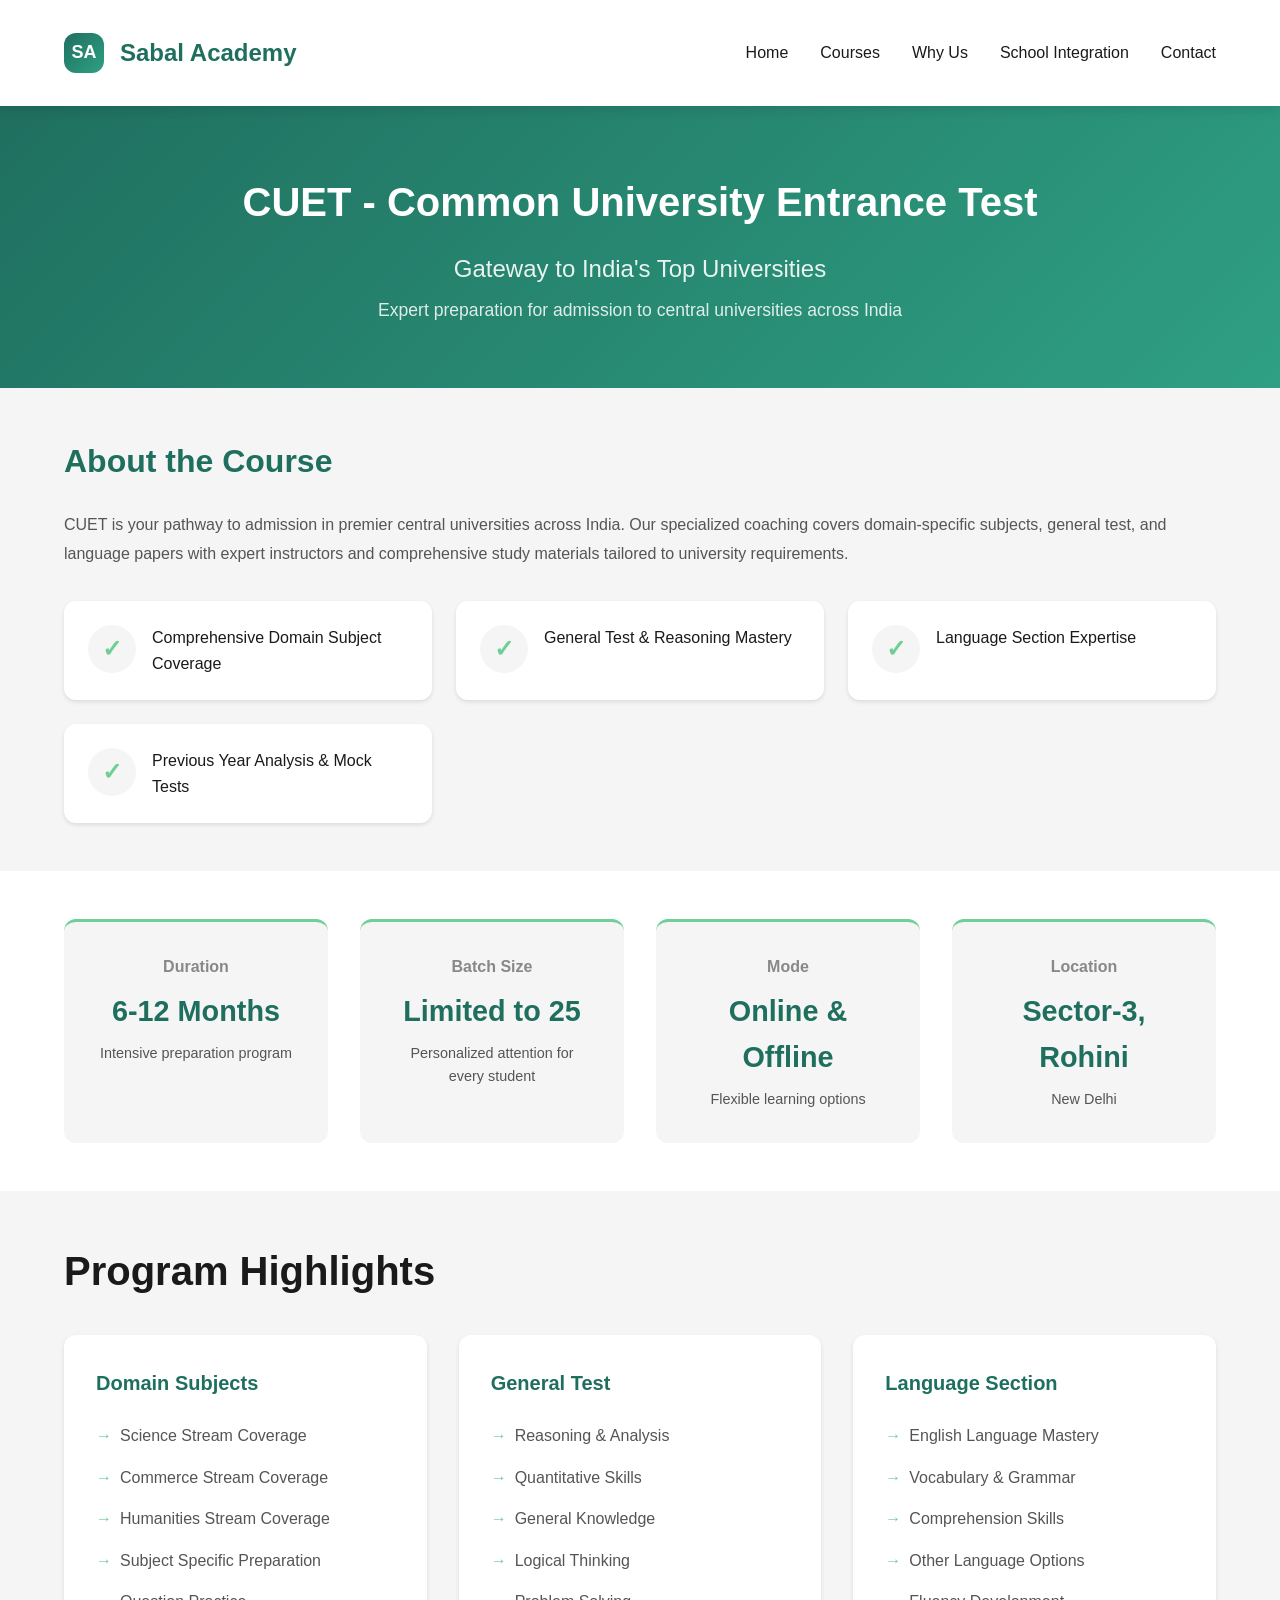
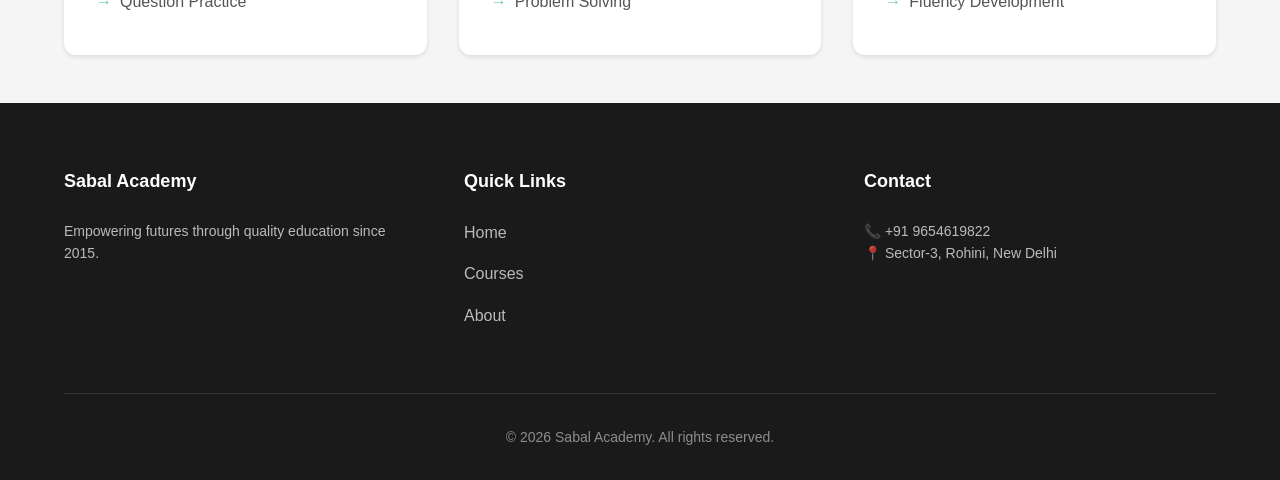
==== courses/cuet.html @ 26f0649e "version 2" ====
<!doctype html>
<html lang="en">
  <head>
    <meta charset="UTF-8" />
    <meta name="viewport" content="width=device-width, initial-scale=1.0" />
    <meta name="description" content="CUET University Entrance Exam Coaching at Sabal Academy" />
    <meta name="keywords" content="CUET, University Entrance, CUET Coaching, Delhi University" />
    <meta name="author" content="Sabal Academy" />
    <meta name="theme-color" content="#1F6F5F" />
    <title>CUET Preparation Coaching - Sabal Academy</title>
    <link rel="stylesheet" href="../styles/style.css" />
  </head>
  <body>
    <!-- Navigation Bar -->
    <nav class="navbar" id="navbar">
      <div class="navbar__container">
        <div class="navbar__logo">
          <span class="navbar__logo-icon">SA</span>
          <span class="navbar__logo-text">Sabal Academy</span>
        </div>
        <button class="navbar__toggle" id="navbarToggle" aria-label="Toggle menu">
          <span class="navbar__toggle-line"></span>
          <span class="navbar__toggle-line"></span>
          <span class="navbar__toggle-line"></span>
        </button>
        <ul class="navbar__menu" id="navbarMenu">
          <li class="navbar__item"><a href="../index.html" class="navbar__link">Home</a></li>
          <li class="navbar__item"><a href="../index.html#courses" class="navbar__link">Courses</a></li>
          <li class="navbar__item"><a href="../index.html#why-us" class="navbar__link">Why Us</a></li>
          <li class="navbar__item"><a href="../school-integration/school-integration.html" class="navbar__link">School Integration</a></li>
          <li class="navbar__item"><a href="../index.html#contact" class="navbar__link">Contact</a></li>
        </ul>
      </div>
    </nav>

    <!-- Course Hero Section -->
    <section class="course-hero">
      <div class="container">
        <h1 class="course-hero__title">CUET - Common University Entrance Test</h1>
        <p class="course-hero__subtitle">Gateway to India's Top Universities</p>
        <p class="course-hero__description">Expert preparation for admission to central universities across India</p>
      </div>
    </section>

    <!-- Course Overview -->
    <section class="course-overview">
      <div class="container">
        <div class="course-section">
          <h2 class="course-section__title">About the Course</h2>
          <p class="course-section__text">
            CUET is your pathway to admission in premier central universities across India. Our specialized coaching covers domain-specific subjects, general test, and language papers with expert instructors and comprehensive study materials tailored to university requirements.
          </p>
          <div class="course-highlights">
            <div class="highlight-item">
              <span class="highlight-icon">✓</span>
              <span class="highlight-text">Comprehensive Domain Subject Coverage</span>
            </div>
            <div class="highlight-item">
              <span class="highlight-icon">✓</span>
              <span class="highlight-text">General Test & Reasoning Mastery</span>
            </div>
            <div class="highlight-item">
              <span class="highlight-icon">✓</span>
              <span class="highlight-text">Language Section Expertise</span>
            </div>
            <div class="highlight-item">
              <span class="highlight-icon">✓</span>
              <span class="highlight-text">Previous Year Analysis & Mock Tests</span>
            </div>
          </div>
        </div>
      </div>
    </section>

    <!-- Course Details -->
    <section class="course-details">
      <div class="container">
        <div class="details-grid">
          <div class="detail-card">
            <h3 class="detail-card__title">Duration</h3>
            <p class="detail-card__value">6-12 Months</p>
            <p class="detail-card__desc">Intensive preparation program</p>
          </div>
          <div class="detail-card">
            <h3 class="detail-card__title">Batch Size</h3>
            <p class="detail-card__value">Limited to 25</p>
            <p class="detail-card__desc">Personalized attention for every student</p>
          </div>
          <div class="detail-card">
            <h3 class="detail-card__title">Mode</h3>
            <p class="detail-card__value">Online & Offline</p>
            <p class="detail-card__desc">Flexible learning options</p>
          </div>
          <div class="detail-card">
            <h3 class="detail-card__title">Location</h3>
            <p class="detail-card__value">Sector-3, Rohini</p>
            <p class="detail-card__desc">New Delhi</p>
          </div>
        </div>
      </div>
    </section>

    <!-- Curriculum -->
    <section class="course-curriculum">
      <div class="container">
        <h2 class="section__title">Program Highlights</h2>
        <div class="curriculum-grid">
          <div class="curriculum-subject">
            <h3 class="curriculum-subject__title">Domain Subjects</h3>
            <ul class="curriculum-subjects__list">
              <li>Science Stream Coverage</li>
              <li>Commerce Stream Coverage</li>
              <li>Humanities Stream Coverage</li>
              <li>Subject Specific Preparation</li>
              <li>Question Practice</li>
            </ul>
          </div>
          <div class="curriculum-subject">
            <h3 class="curriculum-subject__title">General Test</h3>
            <ul class="curriculum-subjects__list">
              <li>Reasoning & Analysis</li>
              <li>Quantitative Skills</li>
              <li>General Knowledge</li>
              <li>Logical Thinking</li>
              <li>Problem Solving</li>
            </ul>
          </div>
          <div class="curriculum-subject">
            <h3 class="curriculum-subject__title">Language Section</h3>
            <ul class="curriculum-subjects__list">
              <li>English Language Mastery</li>
              <li>Vocabulary & Grammar</li>
              <li>Comprehension Skills</li>
              <li>Other Language Options</li>
              <li>Fluency Development</li>
            </ul>
          </div>
        </div>
      </div>
    </section>

    <!-- Enquiry Form -->
    <!-- <section class="course-enquiry">
      <div class="container">
        <h2 class="section__title">Interested? Enquire Now</h2>
        <form class="enquiry-form" style="max-width: 600px; margin: 0 auto;">
          <div class="form__group">
            <label for="name" class="form__label">Full Name</label>
            <input type="text" id="name" name="name" class="form__input" placeholder="Your full name" required />
          </div>
          <div class="form__group">
            <label for="email" class="form__label">Email Address</label>
            <input type="email" id="email" name="email" class="form__input" placeholder="your@email.com" required />
          </div>
          <div class="form__group">
            <label for="phone" class="form__label">Phone Number</label>
            <input type="tel" id="phone" name="phone" class="form__input" placeholder="Your phone number" required />
          </div>
          <div class="form__group">
            <label for="message" class="form__label">Message</label>
            <textarea id="message" name="message" class="form__textarea" placeholder="Tell us your goals..." rows="4"></textarea>
          </div>
          <button type="submit" class="btn btn--primary btn--lg">Send Enquiry</button>
        </form>
      </div>
    </section> -->

    <!-- Footer -->
    <footer class="footer">
      <div class="container">
        <div class="footer__content">
          <div class="footer__section">
            <h4 class="footer__title">Sabal Academy</h4>
            <p class="footer__text">Empowering futures through quality education since 2015.</p>
          </div>
          <div class="footer__section">
            <h4 class="footer__title">Quick Links</h4>
            <ul class="footer__list">
              <li><a href="../index.html">Home</a></li>
              <li><a href="../index.html#courses">Courses</a></li>
              <li><a href="../index.html#about">About</a></li>
            </ul>
          </div>
          <div class="footer__section">
            <h4 class="footer__title">Contact</h4>
            <p class="footer__text">📞 +91 9654619822</p>
            <p class="footer__text">📍 Sector-3, Rohini, New Delhi</p>
          </div>
        </div>
        <div class="footer__bottom">
          <p>&copy; <span id="year">2024</span> Sabal Academy. All rights reserved.</p>
        </div>
      </div>
    </footer>

    <script src="../index.js"></script>
    <style>
      .course-hero {
        background: linear-gradient(135deg, var(--primary-color) 0%, var(--secondary-color) 100%);
        color: white;
        padding: 4rem 2rem;
        text-align: center;
      }
      .course-hero__title { font-size: 2.5rem; margin-bottom: 1rem; font-weight: 700; }
      .course-hero__subtitle { font-size: 1.5rem; margin-bottom: 0.5rem; opacity: 0.9; }
      .course-hero__description { font-size: 1.1rem; max-width: 600px; margin: 0 auto; opacity: 0.85; }
      
      .course-overview { padding: 3rem 0; background-color: var(--light-gray); }
      .course-section__title { font-size: 2rem; margin-bottom: 1.5rem; color: var(--primary-color); }
      .course-section__text { font-size: 1rem; color: var(--text-light); line-height: 1.8; margin-bottom: 2rem; }
      
      .course-highlights { display: grid; grid-template-columns: repeat(auto-fit, minmax(280px, 1fr)); gap: 1.5rem; }
      .highlight-item { 
        background: white; 
        padding: 1.5rem; 
        border-radius: 0.75rem; 
        display: flex; 
        gap: 1rem;
        box-shadow: var(--shadow-sm);
      }
      .highlight-icon { color: var(--accent-color); font-size: 1.5rem; font-weight: 700; }
      .highlight-text { color: var(--text-dark); line-height: 1.6; }
      
      .course-details { padding: 3rem 0; background-color: white; }
      .details-grid { display: grid; grid-template-columns: repeat(auto-fit, minmax(200px, 1fr)); gap: 2rem; }
      .detail-card { 
        background: var(--light-gray);
        padding: 2rem;
        border-radius: 0.75rem;
        text-align: center;
        border-top: 3px solid var(--accent-color);
      }
      .detail-card__title { font-size: 1rem; color: var(--text-muted); margin-bottom: 0.5rem; }
      .detail-card__value { font-size: 1.8rem; font-weight: 700; color: var(--primary-color); margin-bottom: 0.5rem; }
      .detail-card__desc { font-size: 0.9rem; color: var(--text-light); }
      
      .course-curriculum { padding: 3rem 0; background-color: var(--light-gray); }
      .curriculum-grid { display: grid; grid-template-columns: repeat(auto-fit, minmax(250px, 1fr)); gap: 2rem; margin-top: 2rem; }
      .curriculum-subject { background: white; padding: 2rem; border-radius: 0.75rem; box-shadow: var(--shadow-sm); }
      .curriculum-subject__title { font-size: 1.25rem; color: var(--primary-color); margin-bottom: 1rem; font-weight: 700; }
      .curriculum-subjects__list { list-style: none; }
      .curriculum-subjects__list li { padding: 0.5rem 0; padding-left: 1.5rem; position: relative; color: var(--text-light); }
      .curriculum-subjects__list li:before { content: "→"; position: absolute; left: 0; color: var(--accent-color); font-weight: bold; }
      
      .course-enquiry { padding: 3rem 0; background-color: white; }
      
      @media (max-width: 768px) {
        .course-hero__title { font-size: 1.8rem; }
        .course-hero__subtitle { font-size: 1.2rem; }
      }
    </style>
  </body>
</html>
---- styles/style.css ----
/* ===================================
   ROOT & GLOBAL STYLES
   =================================== */

:root {
    /* Color Palette */
    --primary-color: #1F6F5F;
    --secondary-color: #2FA084;
    --accent-color: #6FCF97;
    --background-color: #EEEEEE;
    --text-dark: #1a1a1a;
    --text-light: #555555;
    --text-muted: #888888;
    --white: #FFFFFF;
    --light-gray: #F5F5F5;
    --border-color: #E0E0E0;
    
    /* Spacing */
    --spacing-xs: 0.5rem;
    --spacing-sm: 1rem;
    --spacing-md: 1.5rem;
    --spacing-lg: 2rem;
    --spacing-xl: 3rem;
    --spacing-2xl: 4rem;
    
    /* Typography */
    --font-family-base: -apple-system, BlinkMacSystemFont, 'Segoe UI', Roboto, Oxygen, Ubuntu, Cantarell, sans-serif;
    --font-size-sm: 0.875rem;
    --font-size-base: 1rem;
    --font-size-lg: 1.125rem;
    --font-size-xl: 1.5rem;
    --font-size-2xl: 2rem;
    --font-size-3xl: 2.5rem;
    --font-size-4xl: 3rem;
    
    /* Shadows */
    --shadow-sm: 0 2px 4px rgba(0, 0, 0, 0.1);
    --shadow-md: 0 4px 12px rgba(0, 0, 0, 0.1);
    --shadow-lg: 0 12px 24px rgba(0, 0, 0, 0.12);
    --shadow-xl: 0 20px 40px rgba(0, 0, 0, 0.15);
    
    /* Transitions */
    --transition-fast: 150ms ease-in-out;
    --transition-base: 250ms ease-in-out;
    --transition-slow: 350ms ease-in-out;
    
    /* Border Radius */
    --radius-sm: 0.375rem;
    --radius-md: 0.75rem;
    --radius-lg: 1rem;
    --radius-xl: 1.5rem;
}

* {
    margin: 0;
    padding: 0;
    box-sizing: border-box;
}

html {
    scroll-behavior: smooth;
    -webkit-font-smoothing: antialiased;
    -moz-osx-font-smoothing: grayscale;
}

body {
    font-family: var(--font-family-base);
    font-size: var(--font-size-base);
    color: var(--text-dark);
    background-color: var(--white);
    line-height: 1.6;
}

/* ===================================
   UTILITY CLASSES
   =================================== */

.container {
    max-width: 1200px;
    margin: 0 auto;
    padding: 0 var(--spacing-md);
}

a {
    color: var(--primary-color);
    text-decoration: none;
    transition: color var(--transition-base);
}

a:hover {
    color: var(--secondary-color);
}

/* ===================================
   BUTTONS
   =================================== */

.btn {
    display: inline-flex;
    align-items: center;
    justify-content: center;
    gap: var(--spacing-sm);
    padding: var(--spacing-sm) var(--spacing-md);
    border: none;
    border-radius: var(--radius-md);
    font-family: inherit;
    font-size: var(--font-size-base);
    font-weight: 600;
    cursor: pointer;
    transition: all var(--transition-base);
    text-decoration: none;
    white-space: nowrap;
}

.btn--primary {
    background-color: var(--primary-color);
    color: var(--white);
}

.btn--primary:hover {
    background-color: var(--secondary-color);
    transform: translateY(-2px);
    box-shadow: var(--shadow-lg);
}

.btn--primary:active {
    transform: translateY(0);
}

.btn--secondary {
    background-color: var(--accent-color);
    color: var(--white);
}

.btn--secondary:hover {
    background-color: var(--secondary-color);
    transform: translateY(-2px);
    box-shadow: var(--shadow-md);
}

.btn--sm {
    padding: var(--spacing-xs) var(--spacing-md);
    font-size: var(--font-size-sm);
}

.btn--lg {
    padding: var(--spacing-md) var(--spacing-xl);
    font-size: var(--font-size-lg);
}

/* ===================================
   BADGES
   =================================== */

.badge {
    display: inline-block;
    padding: var(--spacing-xs) var(--spacing-sm);
    background-color: var(--accent-color);
    color: var(--white);
    border-radius: var(--radius-sm);
    font-size: var(--font-size-sm);
    font-weight: 600;
}

.badge--secondary {
    background-color: var(--background-color);
    color: var(--primary-color);
}

/* ===================================
   SECTION HEADER
   =================================== */

.section__header {
    text-align: center;
    margin-bottom: var(--spacing-2xl);
    animation: fadeInUp 0.6s ease-out;
}

.section__title {
    font-size: var(--font-size-3xl);
    font-weight: 700;
    color: var(--text-dark);
    margin-bottom: var(--spacing-md);
}

.section__subtitle {
    font-size: var(--font-size-lg);
    color: var(--text-light);
}

/* ===================================
   NAVIGATION BAR
   =================================== */

.navbar {
    position: sticky;
    top: 0;
    z-index: 1000;
    background-color: var(--white);
    box-shadow: var(--shadow-md);
    transition: box-shadow var(--transition-base);
}

.navbar.navbar--scrolled {
    box-shadow: var(--shadow-lg);
}

.navbar__container {
    max-width: 1200px;
    margin: 0 auto;
    padding: var(--spacing-md);
    display: flex;
    justify-content: space-between;
    align-items: center;
}

.navbar__logo {
    display: flex;
    align-items: center;
    gap: var(--spacing-sm);
    font-size: var(--font-size-xl);
    font-weight: 700;
    color: var(--primary-color);
    transition: transform var(--transition-base);
}

.navbar__logo:hover {
    transform: scale(1.05);
}

.navbar__logo-icon {
    display: flex;
    align-items: center;
    justify-content: center;
    width: 40px;
    height: 40px;
    background: linear-gradient(135deg, var(--primary-color), var(--secondary-color));
    color: var(--white);
    border-radius: var(--radius-md);
    font-weight: 700;
    font-size: var(--font-size-lg);
}

.navbar__menu {
    display: flex;
    list-style: none;
    gap: var(--spacing-lg);
    align-items: center;
}

.navbar__item {
    position: relative;
}

.navbar__link {
    display: block;
    padding: var(--spacing-sm) 0;
    color: var(--text-dark);
    font-weight: 500;
    transition: color var(--transition-fast);
    position: relative;
}

.navbar__link::after {
    content: '';
    position: absolute;
    bottom: 0;
    left: 0;
    width: 0;
    height: 2px;
    background-color: var(--primary-color);
    transition: width var(--transition-base);
}

.navbar__link:hover::after {
    width: 100%;
}

.navbar__link--cta {
    color: var(--white);
}

.navbar__item--cta .navbar__link {
    background-color: var(--primary-color);
    padding: var(--spacing-sm) var(--spacing-md);
    border-radius: var(--radius-md);
    color: var(--white);
}

.navbar__item--cta .navbar__link:hover {
    background-color: var(--secondary-color);
}

.navbar__item--cta .navbar__link::after {
    display: none;
}

.navbar__toggle {
    display: none;
    flex-direction: column;
    background: none;
    border: none;
    cursor: pointer;
    gap: 5px;
}

.navbar__toggle-line {
    width: 25px;
    height: 3px;
    background-color: var(--text-dark);
    border-radius: var(--radius-sm);
    transition: all var(--transition-base);
}

.navbar__toggle.active .navbar__toggle-line:nth-child(1) {
    transform: rotate(45deg) translate(8px, 8px);
}

.navbar__toggle.active .navbar__toggle-line:nth-child(2) {
    opacity: 0;
}

.navbar__toggle.active .navbar__toggle-line:nth-child(3) {
    transform: rotate(-45deg) translate(7px, -7px);
}

/* ===================================
   HERO SECTION
   =================================== */

.hero {
    position: relative;
    min-height: 100vh;
    display: flex;
    align-items: center;
    justify-content: center;
    overflow: hidden;
    background: linear-gradient(135deg, var(--primary-color), var(--secondary-color));
    color: var(--white);
}

.hero__background {
    position: absolute;
    top: 0;
    left: 0;
    right: 0;
    bottom: 0;
    background: url('data:image/svg+xml,<svg xmlns="http://www.w3.org/2000/svg" viewBox="0 0 1440 320"><path fill="rgba(255,255,255,0.1)" fill-opacity="1" d="M0,96L48,112C96,128,192,160,288,170.7C384,181,480,171,576,160C672,149,768,139,864,138.7C960,139,1056,149,1152,160C1248,171,1344,181,1392,186.7L1440,192L1440,320L1392,320C1344,320,1248,320,1152,320C1056,320,960,320,864,320C768,320,672,320,576,320C480,320,384,320,288,320C192,320,96,320,48,320L0,320Z"></path></svg>') no-repeat bottom;
    background-size: cover;
    animation: float 6s ease-in-out infinite;
}

.hero__content {
    position: relative;
    z-index: 2;
    text-align: center;
    max-width: 800px;
    margin: 0 auto;
    padding: var(--spacing-xl);
}

.hero__title {
    font-size: var(--font-size-4xl);
    font-weight: 700;
    margin-bottom: var(--spacing-lg);
    animation: fadeInDown 0.8s ease-out;
    line-height: 1.2;
}

.hero__subtitle {
    font-size: var(--font-size-xl);
    margin-bottom: var(--spacing-xl);
    opacity: 0.95;
    animation: fadeInUp 0.8s ease-out 0.2s both;
    line-height: 1.5;
}

.hero .btn {
    animation: fadeInUp 0.8s ease-out 0.4s both;
}

/* ===================================
   ABOUT SECTION
   =================================== */

.about {
    padding: var(--spacing-2xl) 0;
    background-color: var(--light-gray);
}

.about__grid {
    display: grid;
    grid-template-columns: 1fr 1fr;
    gap: var(--spacing-2xl);
    align-items: start;
}

.about__image {
    animation: fadeInLeft 0.6s ease-out;
}

.about__content {
    animation: fadeInRight 0.6s ease-out;
}

.about__text {
    font-size: var(--font-size-lg);
    color: var(--text-light);
    margin-bottom: var(--spacing-lg);
    line-height: 1.8;
}

.about__heading {
    font-size: var(--font-size-2xl);
    font-weight: 700;
    color: var(--text-dark);
    margin-bottom: var(--spacing-lg);
    line-height: 1.4;
}

.about__highlights {
    margin-bottom: var(--spacing-xl);
}

.about__stats {
    display: grid;
    grid-template-columns: repeat(3, 1fr);
    gap: var(--spacing-lg);
    margin-top: var(--spacing-2xl);
}

.stat-card {
    background-color: var(--white);
    padding: var(--spacing-lg);
    border-radius: var(--radius-lg);
    text-align: center;
    box-shadow: var(--shadow-sm);
    transition: all var(--transition-base);
}

.stat-card:hover {
    transform: translateY(-8px);
    box-shadow: var(--shadow-lg);
}

.stat-card__number {
    font-size: var(--font-size-3xl);
    font-weight: 700;
    color: var(--primary-color);
    margin-bottom: var(--spacing-sm);
}

.stat-card__label {
    font-size: var(--font-size-sm);
    color: var(--text-light);
    font-weight: 600;
}

.stat-card__sub {
    font-size: var(--font-size-sm);
    color: var(--text-muted);
    margin-top: var(--spacing-xs);
}

/* ===================================
   PLACEHOLDER IMAGE
   =================================== */

.placeholder-image {
    width: 100%;
    aspect-ratio: 4 / 3;
    background: linear-gradient(135deg, var(--accent-color), var(--secondary-color));
    border-radius: var(--radius-lg);
    display: flex;
    align-items: center;
    justify-content: center;
    color: rgba(255, 255, 255, 0.5);
    font-size: var(--font-size-2xl);
    box-shadow: var(--shadow-md);
    animation: fadeIn 0.6s ease-out;
}

/* ===================================
   COURSES SECTION
   =================================== */

.courses {
    padding: var(--spacing-2xl) 0;
    background-color: var(--white);
}

.courses__grid {
    display: grid;
    grid-template-columns: repeat(auto-fit, minmax(300px, 1fr));
    gap: var(--spacing-lg);
}

.course-card {
    background-color: var(--light-gray);
    border-radius: var(--radius-lg);
    overflow: hidden;
    box-shadow: var(--shadow-sm);
    transition: all var(--transition-base);
    animation: fadeIn 0.6s ease-out;
}

.course-card:hover {
    transform: translateY(-12px);
    box-shadow: var(--shadow-xl);
}

.course-card__image {
    height: 200px;
    overflow: hidden;
}

.course-card__content {
    padding: var(--spacing-lg);
}

.course-card__title {
    font-size: var(--font-size-xl);
    font-weight: 700;
    color: var(--text-dark);
    margin-bottom: var(--spacing-sm);
}

.course-card__description {
    font-size: var(--font-size-sm);
    color: var(--text-light);
    margin-bottom: var(--spacing-md);
    line-height: 1.6;
}

.course-card__meta {
    display: flex;
    gap: var(--spacing-sm);
    flex-wrap: wrap;
    margin-bottom: var(--spacing-md);
}

/* ===================================
   WHY US SECTION
   =================================== */

.why-us {
    padding: var(--spacing-2xl) 0;
    background-color: var(--light-gray);
}

.features__grid {
    display: grid;
    grid-template-columns: repeat(5, 1fr);
    gap: var(--spacing-lg);
    max-width: 100%;
}

.feature-card {
    background-color: var(--white);
    padding: var(--spacing-lg);
    border-radius: var(--radius-lg);
    text-align: center;
    box-shadow: var(--shadow-sm);
    transition: all var(--transition-base);
    animation: fadeIn 0.6s ease-out;
    border-top: 4px solid transparent;
    display: flex;
    flex-direction: column;
    justify-content: center;
    align-items: center;
    min-height: 240px;
}

.feature-card:hover {
    transform: translateY(-6px);
    box-shadow: var(--shadow-lg);
    border-top-color: var(--accent-color);
}

.feature-card:nth-child(1),
.feature-card:nth-child(4) {
    border-top-color: var(--primary-color);
}

.feature-card:nth-child(1):hover,
.feature-card:nth-child(4):hover {
    border-top-color: var(--primary-color);
}

.feature-card:nth-child(2),
.feature-card:nth-child(5) {
    border-top-color: var(--secondary-color);
}

.feature-card:nth-child(2):hover,
.feature-card:nth-child(5):hover {
    border-top-color: var(--secondary-color);
}

.feature-card:nth-child(3) {
    border-top-color: var(--accent-color);
}

.feature-card:nth-child(3):hover {
    border-top-color: var(--accent-color);
}

.feature-card__icon {
    font-size: 2.5rem;
    margin-bottom: var(--spacing-md);
    display: block;
    animation: bounce 2s ease-in-out infinite;
    transition: transform var(--transition-base);
}

.feature-card:hover .feature-card__icon {
    transform: scale(1.15);
}

.feature-card:nth-child(2) .feature-card__icon {
    animation-delay: 0.1s;
}

.feature-card:nth-child(3) .feature-card__icon {
    animation-delay: 0.2s;
}

.feature-card:nth-child(4) .feature-card__icon {
    animation-delay: 0.3s;
}

.feature-card:nth-child(5) .feature-card__icon {
    animation-delay: 0.4s;
}

.feature-card__title {
    font-size: 1rem;
    font-weight: 700;
    margin-bottom: var(--spacing-sm);
    color: var(--primary-color);
}

.feature-card__description {
    font-size: 0.85rem;
    color: var(--text-light);
    line-height: 1.5;
    flex-grow: 1;
    display: flex;
    align-items: center;
}

@media (max-width: 1400px) {
    .features__grid {
        grid-template-columns: repeat(5, 1fr);
        gap: var(--spacing-md);
    }
    
    .feature-card {
        padding: var(--spacing-md);
        min-height: 220px;
    }
    
    .feature-card__icon {
        font-size: 2.2rem;
    }
}

@media (max-width: 1024px) {
    .features__grid {
        grid-template-columns: repeat(3, 1fr);
    }
}

@media (max-width: 768px) {
    .features__grid {
        grid-template-columns: repeat(2, 1fr);
    }
}

@media (max-width: 480px) {
    .features__grid {
        grid-template-columns: 1fr;
    }
}

.feature-card--highlighted {
    border: 2px solid var(--accent-color);
    background: linear-gradient(135deg, rgba(111, 207, 151, 0.05) 0%, rgba(47, 160, 132, 0.05) 100%);
    position: relative;
}

.feature-card__badge {
    display: inline-block;
    background-color: var(--accent-color);
    color: var(--white);
    padding: var(--spacing-xs) var(--spacing-sm);
    border-radius: var(--radius-sm);
    font-size: 0.75rem;
    font-weight: 700;
    margin-top: var(--spacing-md);
    letter-spacing: 0.5px;
}

/* ===================================
   SCHOOL INTEGRATION SECTION
   =================================== */

.school-integration {
    padding: var(--spacing-2xl) 0;
    background-color: var(--light-gray);
}

/* ===================================
   TESTIMONIALS SECTION
   =================================== */

.testimonials {
    padding: var(--spacing-2xl) 0;
    background-color: var(--white);
}

.testimonials__grid {
    display: grid;
    grid-template-columns: repeat(auto-fit, minmax(300px, 1fr));
    gap: var(--spacing-lg);
}

.testimonial-card {
    background-color: var(--light-gray);
    padding: var(--spacing-lg);
    border-radius: var(--radius-lg);
    box-shadow: var(--shadow-sm);
    transition: all var(--transition-base);
    animation: fadeIn 0.6s ease-out;
    border-left: 4px solid var(--primary-color);
}

.testimonial-card:hover {
    transform: translateY(-8px);
    box-shadow: var(--shadow-lg);
}

.testimonial-card__stars {
    font-size: var(--font-size-lg);
    margin-bottom: var(--spacing-md);
    letter-spacing: 2px;
}

.testimonial-card__text {
    font-size: var(--font-size-sm);
    color: var(--text-light);
    margin-bottom: var(--spacing-lg);
    font-style: italic;
    line-height: 1.8;
}

.testimonial-card__author {
    display: flex;
    align-items: center;
    gap: var(--spacing-md);
}

.testimonial-card__avatar {
    display: flex;
    align-items: center;
    justify-content: center;
    width: 50px;
    height: 50px;
    background: linear-gradient(135deg, var(--primary-color), var(--secondary-color));
    color: var(--white);
    border-radius: 50%;
    font-weight: 700;
    font-size: var(--font-size-lg);
}

.testimonial-card__name {
    font-weight: 700;
    color: var(--text-dark);
    margin: 0;
}

.testimonial-card__role {
    font-size: var(--font-size-sm);
    color: var(--text-muted);
    margin: 0;
}

/* ===================================
   ENQUIRY FORM SECTION
   =================================== */

.enquiry {
    padding: var(--spacing-2xl) 0;
    background: linear-gradient(135deg, var(--primary-color), var(--secondary-color));
    color: var(--white);
}

.enquiry .section__title,
.enquiry .section__subtitle {
    color: var(--white);
}

.enquiry__wrapper {
    display: grid;
    grid-template-columns: 1fr 1fr;
    gap: var(--spacing-2xl);
    align-items: start;
}

.enquiry-form {
    background-color: rgba(255, 255, 255, 0.95);
    padding: var(--spacing-xl);
    border-radius: var(--radius-lg);
    box-shadow: var(--shadow-lg);
}

.form__group {
    margin-bottom: var(--spacing-lg);
}

.form__label {
    display: block;
    margin-bottom: var(--spacing-sm);
    font-weight: 600;
    color: var(--text-dark);
}

.form__input,
.form__select,
.form__textarea {
    width: 100%;
    padding: var(--spacing-md);
    border: 2px solid var(--border-color);
    border-radius: var(--radius-md);
    font-family: inherit;
    font-size: var(--font-size-base);
    transition: all var(--transition-base);
}

.form__input:focus,
.form__select:focus,
.form__textarea:focus {
    outline: none;
    border-color: var(--primary-color);
    box-shadow: 0 0 0 3px rgba(31, 111, 95, 0.1);
}

.form__textarea {
    resize: vertical;
}

.enquiry-form .btn {
    width: 100%;
}

.enquiry__info {
    background-color: rgba(255, 255, 255, 0.1);
    padding: var(--spacing-xl);
    border-radius: var(--radius-lg);
    animation: fadeInRight 0.6s ease-out;
}

.enquiry__info h3 {
    font-size: var(--font-size-2xl);
    margin-bottom: var(--spacing-xl);
    color: var(--white);
}

.contact-info {
    display: grid;
    gap: var(--spacing-lg);
}

.contact-info__item {
    display: flex;
    gap: var(--spacing-md);
}

.contact-info__icon {
    font-size: var(--font-size-2xl);
    flex-shrink: 0;
}

.contact-info__label {
    font-weight: 600;
    margin-bottom: var(--spacing-xs);
    color: rgba(255, 255, 255, 0.8);
}

.contact-info__value {
    color: var(--white);
    font-size: var(--font-size-sm);
}

/* ===================================
   FOOTER
   =================================== */

.footer {
    background-color: var(--text-dark);
    color: var(--white);
    padding: var(--spacing-2xl) 0 var(--spacing-lg);
}

.footer__content {
    display: grid;
    grid-template-columns: repeat(auto-fit, minmax(250px, 1fr));
    gap: var(--spacing-xl);
    margin-bottom: var(--spacing-xl);
}

.footer__section {
    animation: fadeInUp 0.6s ease-out;
}

.footer__title {
    font-size: var(--font-size-lg);
    font-weight: 700;
    margin-bottom: var(--spacing-md);
}

.footer__text {
    font-size: var(--font-size-sm);
    color: rgba(255, 255, 255, 0.7);
    line-height: 1.6;
}

.footer__list {
    list-style: none;
}

.footer__list li {
    margin-bottom: var(--spacing-sm);
}

.footer__list a {
    color: rgba(255, 255, 255, 0.7);
    transition: color var(--transition-base);
}

.footer__list a:hover {
    color: var(--accent-color);
}

.footer__social {
    display: flex;
    gap: var(--spacing-md);
    margin-top: var(--spacing-md);
}

.footer__social-link {
    display: flex;
    align-items: center;
    justify-content: center;
    width: 40px;
    height: 40px;
    background-color: var(--primary-color);
    border-radius: 50%;
    color: var(--white);
    font-weight: 700;
    transition: all var(--transition-base);
    border: 2px solid transparent;
}

.footer__social-link:hover {
    background-color: var(--accent-color);
    transform: translateY(-3px) scale(1.1);
    border-color: var(--white);
    box-shadow: 0 8px 20px rgba(111, 207, 151, 0.3);
}

.footer__social-link:active {
    transform: translateY(-1px) scale(1.05);
}

.footer__social-link svg {
    width: 22px;
    height: 22px;
    transition: all var(--transition-base);
}

.footer__social-link:hover svg {
    filter: brightness(1.1);
}

.footer__bottom {
    text-align: center;
    padding-top: var(--spacing-lg);
    border-top: 1px solid rgba(255, 255, 255, 0.1);
    font-size: var(--font-size-sm);
    color: rgba(255, 255, 255, 0.5);
}

/* ===================================
   ANIMATIONS
   =================================== */

@keyframes fadeIn {
    from {
        opacity: 0;
    }
    to {
        opacity: 1;
    }
}

@keyframes fadeInUp {
    from {
        opacity: 0;
        transform: translateY(30px);
    }
    to {
        opacity: 1;
        transform: translateY(0);
    }
}

@keyframes fadeInDown {
    from {
        opacity: 0;
        transform: translateY(-30px);
    }
    to {
        opacity: 1;
        transform: translateY(0);
    }
}

@keyframes fadeInLeft {
    from {
        opacity: 0;
        transform: translateX(-30px);
    }
    to {
        opacity: 1;
        transform: translateX(0);
    }
}

@keyframes fadeInRight {
    from {
        opacity: 0;
        transform: translateX(30px);
    }
    to {
        opacity: 1;
        transform: translateX(0);
    }
}

@keyframes float {
    0%, 100% {
        transform: translateY(0);
    }
    50% {
        transform: translateY(-20px);
    }
}

@keyframes bounce {
    0%, 100% {
        transform: translateY(0);
    }
    50% {
        transform: translateY(-10px);
    }
}

/* ===================================
   RESPONSIVE DESIGN
   =================================== */

/* Tablet (768px and above) */
@media (max-width: 768px) {
    :root {
        --font-size-3xl: 2rem;
        --font-size-4xl: 2.5rem;
        --spacing-2xl: 3rem;
    }

    .navbar__menu {
        position: fixed;
        left: -100%;
        top: 70px;
        flex-direction: column;
        background-color: var(--white);
        width: 100%;
        text-align: center;
        transition: left 0.3s;
        gap: 0;
        box-shadow: var(--shadow-lg);
    }

    .navbar__menu.active {
        left: 0;
    }

    .navbar__toggle {
        display: flex;
    }

    .navbar__item {
        padding: var(--spacing-md) 0;
        border-bottom: 1px solid var(--border-color);
    }

    .navbar__item--cta {
        padding: var(--spacing-md) 0;
    }

    .navbar__link--cta {
        display: block;
        width: 80%;
        margin: 0 auto;
    }

    .hero__title {
        font-size: var(--font-size-2xl);
    }

    .hero__subtitle {
        font-size: var(--font-size-base);
    }

    .about__grid {
        grid-template-columns: 1fr;
    }

    .about__stats {
        grid-template-columns: 1fr;
    }

    .section__title {
        font-size: var(--font-size-2xl);
    }

    .enquiry__wrapper {
        grid-template-columns: 1fr;
    }

    .courses__grid,
    .features__grid,
    .testimonials__grid {
        grid-template-columns: 1fr;
    }
}

/* Mobile (480px and below) */
@media (max-width: 480px) {
    :root {
        --font-size-xl: 1.25rem;
        --font-size-2xl: 1.75rem;
        --font-size-3xl: 1.5rem;
        --font-size-4xl: 2rem;
        --spacing-lg: 1.5rem;
        --spacing-2xl: 2rem;
    }

    .container {
        padding: 0 var(--spacing-sm);
    }

    .navbar__container {
        padding: var(--spacing-sm);
    }

    .navbar__logo-text {
        display: none;
    }

    .hero {
        min-height: 80vh;
    }

    .hero__content {
        padding: var(--spacing-lg) var(--spacing-sm);
    }

    .hero__title {
        font-size: var(--font-size-xl);
        margin-bottom: var(--spacing-md);
    }

    .hero__subtitle {
        font-size: var(--font-size-sm);
        margin-bottom: var(--spacing-lg);
    }

    .btn--lg {
        padding: var(--spacing-sm) var(--spacing-lg);
        font-size: var(--font-size-base);
    }

    .section__header {
        margin-bottom: var(--spacing-xl);
    }

    .section__title {
        font-size: var(--font-size-xl);
    }

    .section__subtitle {
        font-size: var(--font-size-base);
    }

    .about {
        padding: var(--spacing-xl) 0;
    }

    .about__text {
        font-size: var(--font-size-base);
    }

    .course-card__title {
        font-size: var(--font-size-lg);
    }

    .feature-card {
        padding: var(--spacing-lg);
    }

    .enquiry-form {
        padding: var(--spacing-lg);
    }

    .footer__content {
        gap: var(--spacing-lg);
    }

    .footer__title {
        font-size: var(--font-size-base);
    }
}

/* SIP Layout */
.sip__wrapper {
    display: grid;
    grid-template-columns: 1.2fr 1fr;
    gap: var(--spacing-2xl);
    align-items: center;
}

/* Left Content */
.sip__heading {
    font-size: var(--font-size-2xl);
    color: var(--primary-color);
    margin-bottom: var(--spacing-md);
}

.sip__text {
    color: var(--text-light);
    margin-bottom: var(--spacing-lg);
    line-height: 1.7;
}

.sip__list {
    list-style: none;
    margin-bottom: var(--spacing-xl);
}

.sip__list li {
    margin-bottom: var(--spacing-sm);
    font-size: var(--font-size-base);
    color: var(--text-dark);
}

/* Right Cards */
.sip__cards {
    display: grid;
    gap: var(--spacing-lg);
}

/* Responsive */
@media (max-width: 768px) {
    .sip__wrapper {
        grid-template-columns: 1fr;
    }
}

/* Image Wrapper */
/* Enhanced About Section Styles */
.about__image-wrapper {
    position: relative;
    border-radius: var(--radius-xl);
    overflow: hidden;
    box-shadow: var(--shadow-xl);
}

.about__image-overlay {
    position: absolute;
    bottom: 20px;
    right: 20px;
    background: rgba(255,255,255,0.95);
    padding: 12px 18px;
    border-radius: var(--radius-md);
    box-shadow: var(--shadow-md);
    display: none;
    align-items: center;
    gap: 10px;
    font-size: 0.9rem;
}

.about__image-wrapper:hover .about__image-overlay {
    display: flex;
}

.highlight {
    color: var(--secondary-color);
    font-weight: 700;
}

.about__highlights {
    display: grid;
    grid-template-columns: 1fr 1fr;
    gap: var(--spacing-lg);
    margin: var(--spacing-xl) 0;
}

.highlight-item {
    display: flex;
    align-items: flex-start;
    gap: var(--spacing-sm);
    padding: var(--spacing-sm) 0;
}

.highlight-icon {
    font-size: 1.8rem;
    flex-shrink: 0;
    width: 48px;
    height: 48px;
    display: flex;
    align-items: center;
    justify-content: center;
    background: var(--light-gray);
    border-radius: 50%;
    transition: all var(--transition-base);
}

.highlight-item:hover .highlight-icon {
    background: var(--accent-color);
    color: white;
    transform: scale(1.1);
}

.highlight-desc {
    font-size: var(--font-size-sm);
    color: var(--text-light);
    line-height: 1.4;
}

.stat-card__sub {
    font-size: 0.8rem;
    color: var(--text-muted);
    margin-top: 4px;
}

/* Make placeholder more premium */
.placeholder-image {
    font-size: 7rem;
    line-height: 1;
    display: flex;
    flex-direction: column;
    align-items: center;
    justify-content: center;
    background: linear-gradient(135deg, var(--primary-color), var(--secondary-color));
    color: rgba(255,255,255,0.95);
    text-shadow: 0 4px 15px rgba(0,0,0,0.3);
}
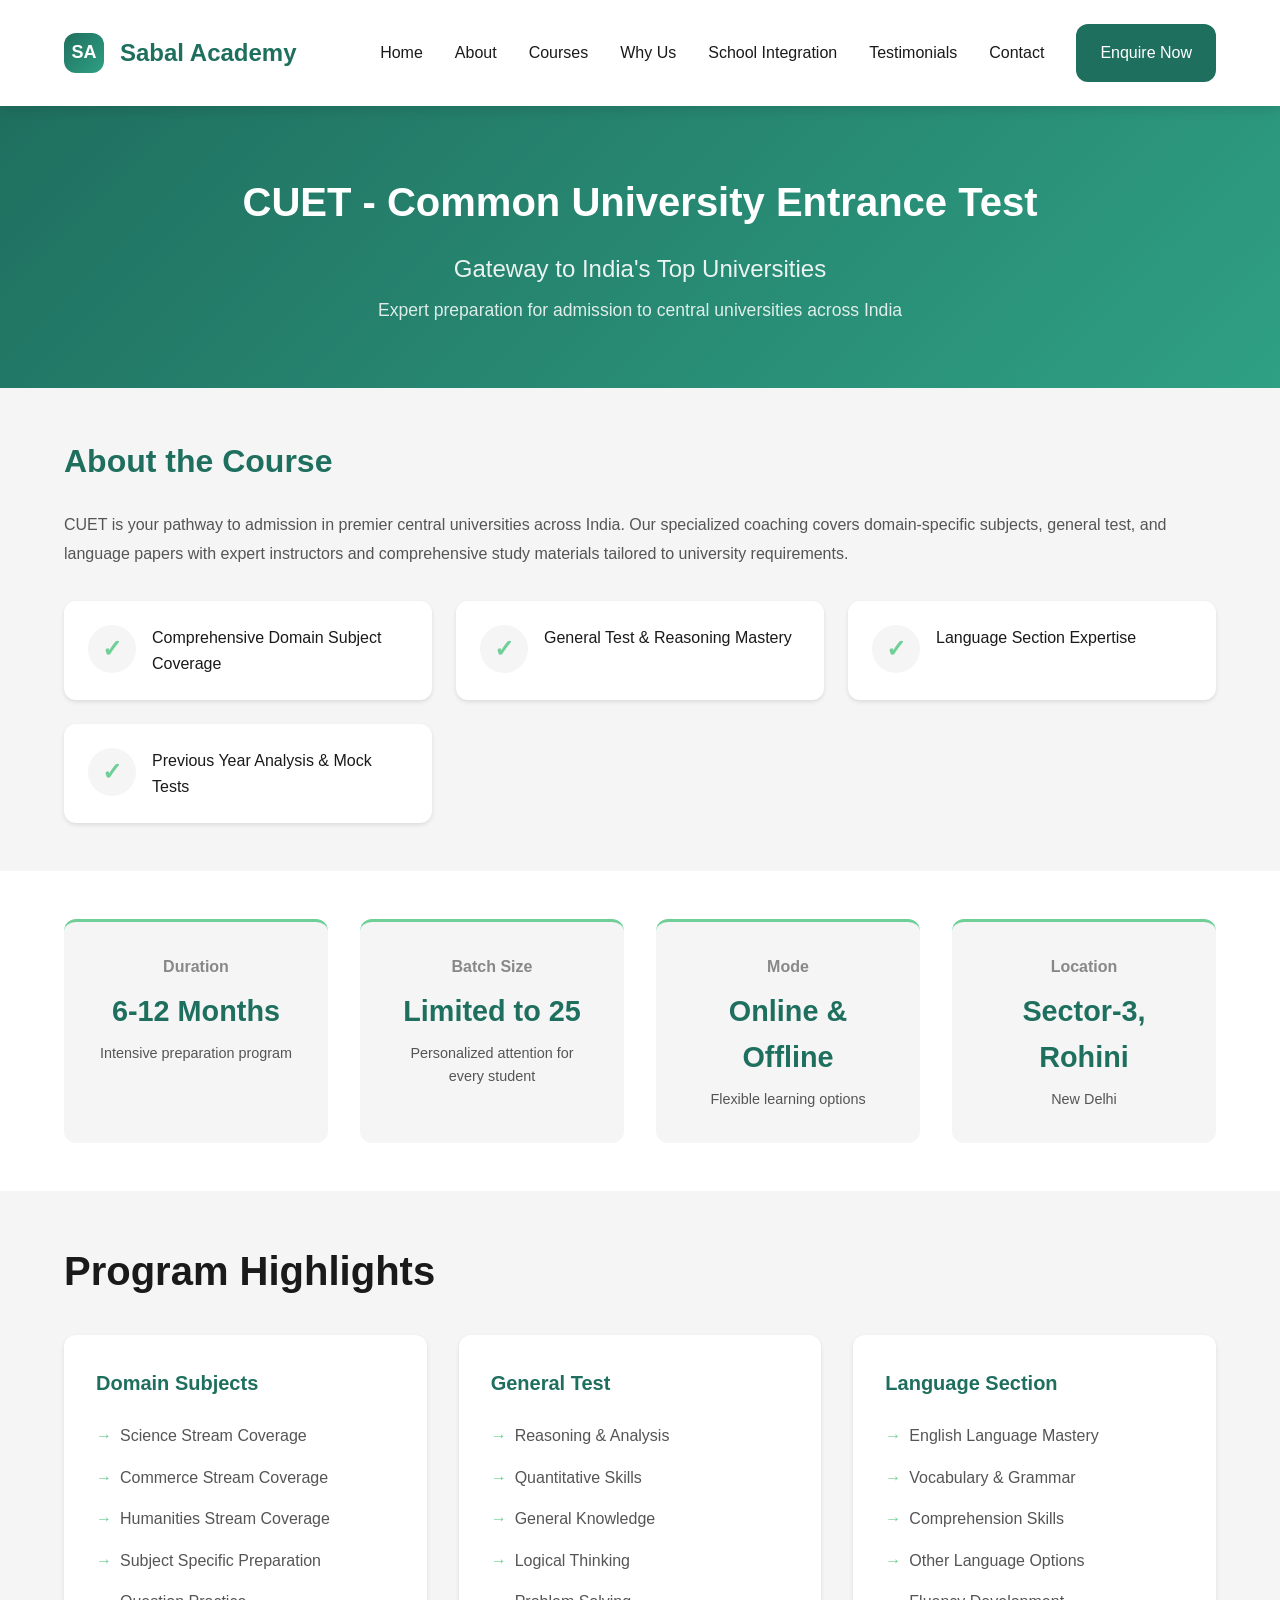
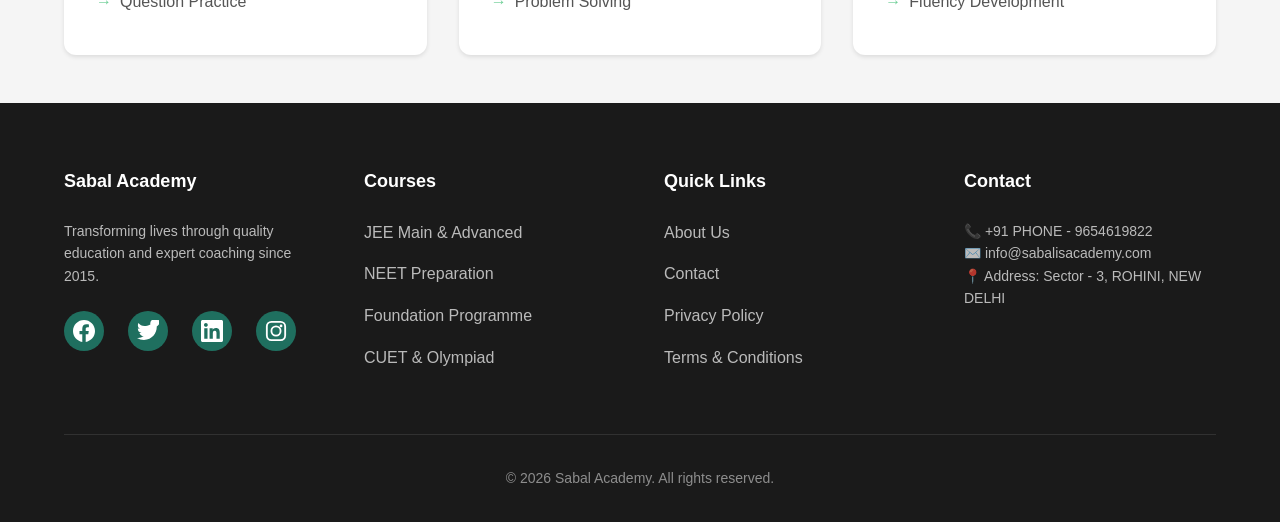
==== commit af088136: "version 5 - consistent nav,footer and enquiry-form" ====
--- a/courses/cuet.html
+++ b/courses/cuet.html
@@ -9,29 +9,21 @@
     <meta name="theme-color" content="#1F6F5F" />
     <title>CUET Preparation Coaching - Sabal Academy</title>
     <link rel="stylesheet" href="../styles/style.css" />
+    <!-- Web Components -->
+    <script src="../components/navbar.js"></script>
+    <script src="../components/footer.js"></script>
+    <script src="../components/enquiry-form.js"></script>
+    <!-- Favicon -->
+    <link
+      rel="icon"
+      type="image/svg+xml"
+      href="data:image/svg+xml,<svg xmlns='http://www.w3.org/2000/svg' viewBox='0 0 100 100'><rect fill='%231F6F5F' width='100' height='100'/><text x='50' y='70' font-size='60' font-weight='bold' fill='white' text-anchor='middle'>SA</text></svg>"
+    />
   </head>
   <body>
     <!-- Navigation Bar -->
-    <nav class="navbar" id="navbar">
-      <div class="navbar__container">
-        <div class="navbar__logo">
-          <span class="navbar__logo-icon">SA</span>
-          <span class="navbar__logo-text">Sabal Academy</span>
-        </div>
-        <button class="navbar__toggle" id="navbarToggle" aria-label="Toggle menu">
-          <span class="navbar__toggle-line"></span>
-          <span class="navbar__toggle-line"></span>
-          <span class="navbar__toggle-line"></span>
-        </button>
-        <ul class="navbar__menu" id="navbarMenu">
-          <li class="navbar__item"><a href="../index.html" class="navbar__link">Home</a></li>
-          <li class="navbar__item"><a href="../index.html#courses" class="navbar__link">Courses</a></li>
-          <li class="navbar__item"><a href="../index.html#why-us" class="navbar__link">Why Us</a></li>
-          <li class="navbar__item"><a href="../school-integration/school-integration.html" class="navbar__link">School Integration</a></li>
-          <li class="navbar__item"><a href="../index.html#contact" class="navbar__link">Contact</a></li>
-        </ul>
-      </div>
-    </nav>
+    <!-- Navigation Bar -->
+    <sabal-navbar base-path=".."></sabal-navbar>
 
     <!-- Course Hero Section -->
     <section class="course-hero">
@@ -166,32 +158,8 @@
     </section> -->
 
     <!-- Footer -->
-    <footer class="footer">
-      <div class="container">
-        <div class="footer__content">
-          <div class="footer__section">
-            <h4 class="footer__title">Sabal Academy</h4>
-            <p class="footer__text">Empowering futures through quality education since 2015.</p>
-          </div>
-          <div class="footer__section">
-            <h4 class="footer__title">Quick Links</h4>
-            <ul class="footer__list">
-              <li><a href="../index.html">Home</a></li>
-              <li><a href="../index.html#courses">Courses</a></li>
-              <li><a href="../index.html#about">About</a></li>
-            </ul>
-          </div>
-          <div class="footer__section">
-            <h4 class="footer__title">Contact</h4>
-            <p class="footer__text">📞 +91 9654619822</p>
-            <p class="footer__text">📍 Sector-3, Rohini, New Delhi</p>
-          </div>
-        </div>
-        <div class="footer__bottom">
-          <p>&copy; <span id="year">2024</span> Sabal Academy. All rights reserved.</p>
-        </div>
-      </div>
-    </footer>
+    <!-- Footer -->
+    <sabal-footer base-path=".."></sabal-footer>
 
     <script src="../index.js"></script>
     <style>
--- a/styles/style.css
+++ b/styles/style.css
@@ -3,72 +3,74 @@
    =================================== */
 
 :root {
-    /* Color Palette */
-    --primary-color: #1F6F5F;
-    --secondary-color: #2FA084;
-    --accent-color: #6FCF97;
-    --background-color: #EEEEEE;
-    --text-dark: #1a1a1a;
-    --text-light: #555555;
-    --text-muted: #888888;
-    --white: #FFFFFF;
-    --light-gray: #F5F5F5;
-    --border-color: #E0E0E0;
-    
-    /* Spacing */
-    --spacing-xs: 0.5rem;
-    --spacing-sm: 1rem;
-    --spacing-md: 1.5rem;
-    --spacing-lg: 2rem;
-    --spacing-xl: 3rem;
-    --spacing-2xl: 4rem;
-    
-    /* Typography */
-    --font-family-base: -apple-system, BlinkMacSystemFont, 'Segoe UI', Roboto, Oxygen, Ubuntu, Cantarell, sans-serif;
-    --font-size-sm: 0.875rem;
-    --font-size-base: 1rem;
-    --font-size-lg: 1.125rem;
-    --font-size-xl: 1.5rem;
-    --font-size-2xl: 2rem;
-    --font-size-3xl: 2.5rem;
-    --font-size-4xl: 3rem;
-    
-    /* Shadows */
-    --shadow-sm: 0 2px 4px rgba(0, 0, 0, 0.1);
-    --shadow-md: 0 4px 12px rgba(0, 0, 0, 0.1);
-    --shadow-lg: 0 12px 24px rgba(0, 0, 0, 0.12);
-    --shadow-xl: 0 20px 40px rgba(0, 0, 0, 0.15);
-    
-    /* Transitions */
-    --transition-fast: 150ms ease-in-out;
-    --transition-base: 250ms ease-in-out;
-    --transition-slow: 350ms ease-in-out;
-    
-    /* Border Radius */
-    --radius-sm: 0.375rem;
-    --radius-md: 0.75rem;
-    --radius-lg: 1rem;
-    --radius-xl: 1.5rem;
+  /* Color Palette */
+  --primary-color: #1f6f5f;
+  --secondary-color: #2fa084;
+  --accent-color: #6fcf97;
+  --background-color: #eeeeee;
+  --text-dark: #1a1a1a;
+  --text-light: #555555;
+  --text-muted: #888888;
+  --white: #ffffff;
+  --light-gray: #f5f5f5;
+  --border-color: #e0e0e0;
+
+  /* Spacing */
+  --spacing-xs: 0.5rem;
+  --spacing-sm: 1rem;
+  --spacing-md: 1.5rem;
+  --spacing-lg: 2rem;
+  --spacing-xl: 3rem;
+  --spacing-2xl: 4rem;
+
+  /* Typography */
+  --font-family-base:
+    -apple-system, BlinkMacSystemFont, "Segoe UI", Roboto, Oxygen, Ubuntu,
+    Cantarell, sans-serif;
+  --font-size-sm: 0.875rem;
+  --font-size-base: 1rem;
+  --font-size-lg: 1.125rem;
+  --font-size-xl: 1.5rem;
+  --font-size-2xl: 2rem;
+  --font-size-3xl: 2.5rem;
+  --font-size-4xl: 3rem;
+
+  /* Shadows */
+  --shadow-sm: 0 2px 4px rgba(0, 0, 0, 0.1);
+  --shadow-md: 0 4px 12px rgba(0, 0, 0, 0.1);
+  --shadow-lg: 0 12px 24px rgba(0, 0, 0, 0.12);
+  --shadow-xl: 0 20px 40px rgba(0, 0, 0, 0.15);
+
+  /* Transitions */
+  --transition-fast: 150ms ease-in-out;
+  --transition-base: 250ms ease-in-out;
+  --transition-slow: 350ms ease-in-out;
+
+  /* Border Radius */
+  --radius-sm: 0.375rem;
+  --radius-md: 0.75rem;
+  --radius-lg: 1rem;
+  --radius-xl: 1.5rem;
 }
 
 * {
-    margin: 0;
-    padding: 0;
-    box-sizing: border-box;
+  margin: 0;
+  padding: 0;
+  box-sizing: border-box;
 }
 
 html {
-    scroll-behavior: smooth;
-    -webkit-font-smoothing: antialiased;
-    -moz-osx-font-smoothing: grayscale;
+  scroll-behavior: smooth;
+  -webkit-font-smoothing: antialiased;
+  -moz-osx-font-smoothing: grayscale;
 }
 
 body {
-    font-family: var(--font-family-base);
-    font-size: var(--font-size-base);
-    color: var(--text-dark);
-    background-color: var(--white);
-    line-height: 1.6;
+  font-family: var(--font-family-base);
+  font-size: var(--font-size-base);
+  color: var(--text-dark);
+  background-color: var(--white);
+  line-height: 1.6;
 }
 
 /* ===================================
@@ -76,19 +78,19 @@
    =================================== */
 
 .container {
-    max-width: 1200px;
-    margin: 0 auto;
-    padding: 0 var(--spacing-md);
+  max-width: 1200px;
+  margin: 0 auto;
+  padding: 0 var(--spacing-md);
 }
 
 a {
-    color: var(--primary-color);
-    text-decoration: none;
-    transition: color var(--transition-base);
+  color: var(--primary-color);
+  text-decoration: none;
+  transition: color var(--transition-base);
 }
 
 a:hover {
-    color: var(--secondary-color);
+  color: var(--secondary-color);
 }
 
 /* ===================================
@@ -96,56 +98,56 @@
    =================================== */
 
 .btn {
-    display: inline-flex;
-    align-items: center;
-    justify-content: center;
-    gap: var(--spacing-sm);
-    padding: var(--spacing-sm) var(--spacing-md);
-    border: none;
-    border-radius: var(--radius-md);
-    font-family: inherit;
-    font-size: var(--font-size-base);
-    font-weight: 600;
-    cursor: pointer;
-    transition: all var(--transition-base);
-    text-decoration: none;
-    white-space: nowrap;
+  display: inline-flex;
+  align-items: center;
+  justify-content: center;
+  gap: var(--spacing-sm);
+  padding: var(--spacing-sm) var(--spacing-md);
+  border: none;
+  border-radius: var(--radius-md);
+  font-family: inherit;
+  font-size: var(--font-size-base);
+  font-weight: 600;
+  cursor: pointer;
+  transition: all var(--transition-base);
+  text-decoration: none;
+  white-space: nowrap;
 }
 
 .btn--primary {
-    background-color: var(--primary-color);
-    color: var(--white);
+  background-color: var(--primary-color);
+  color: var(--white);
 }
 
 .btn--primary:hover {
-    background-color: var(--secondary-color);
-    transform: translateY(-2px);
-    box-shadow: var(--shadow-lg);
+  background-color: var(--secondary-color);
+  transform: translateY(-2px);
+  box-shadow: var(--shadow-lg);
 }
 
 .btn--primary:active {
-    transform: translateY(0);
+  transform: translateY(0);
 }
 
 .btn--secondary {
-    background-color: var(--accent-color);
-    color: var(--white);
+  background-color: var(--accent-color);
+  color: var(--white);
 }
 
 .btn--secondary:hover {
-    background-color: var(--secondary-color);
-    transform: translateY(-2px);
-    box-shadow: var(--shadow-md);
+  background-color: var(--secondary-color);
+  transform: translateY(-2px);
+  box-shadow: var(--shadow-md);
 }
 
 .btn--sm {
-    padding: var(--spacing-xs) var(--spacing-md);
-    font-size: var(--font-size-sm);
+  padding: var(--spacing-xs) var(--spacing-md);
+  font-size: var(--font-size-sm);
 }
 
 .btn--lg {
-    padding: var(--spacing-md) var(--spacing-xl);
-    font-size: var(--font-size-lg);
+  padding: var(--spacing-md) var(--spacing-xl);
+  font-size: var(--font-size-lg);
 }
 
 /* ===================================
@@ -153,18 +155,18 @@
    =================================== */
 
 .badge {
-    display: inline-block;
-    padding: var(--spacing-xs) var(--spacing-sm);
-    background-color: var(--accent-color);
-    color: var(--white);
-    border-radius: var(--radius-sm);
-    font-size: var(--font-size-sm);
-    font-weight: 600;
+  display: inline-block;
+  padding: var(--spacing-xs) var(--spacing-sm);
+  background-color: var(--accent-color);
+  color: var(--white);
+  border-radius: var(--radius-sm);
+  font-size: var(--font-size-sm);
+  font-weight: 600;
 }
 
 .badge--secondary {
-    background-color: var(--background-color);
-    color: var(--primary-color);
+  background-color: var(--background-color);
+  color: var(--primary-color);
 }
 
 /* ===================================
@@ -172,21 +174,21 @@
    =================================== */
 
 .section__header {
-    text-align: center;
-    margin-bottom: var(--spacing-2xl);
-    animation: fadeInUp 0.6s ease-out;
+  text-align: center;
+  margin-bottom: var(--spacing-2xl);
+  animation: fadeInUp 0.6s ease-out;
 }
 
 .section__title {
-    font-size: var(--font-size-3xl);
-    font-weight: 700;
-    color: var(--text-dark);
-    margin-bottom: var(--spacing-md);
+  font-size: var(--font-size-3xl);
+  font-weight: 700;
+  color: var(--text-dark);
+  margin-bottom: var(--spacing-md);
 }
 
 .section__subtitle {
-    font-size: var(--font-size-lg);
-    color: var(--text-light);
+  font-size: var(--font-size-lg);
+  color: var(--text-light);
 }
 
 /* ===================================
@@ -194,135 +196,139 @@
    =================================== */
 
 .navbar {
-    position: sticky;
-    top: 0;
-    z-index: 1000;
-    background-color: var(--white);
-    box-shadow: var(--shadow-md);
-    transition: box-shadow var(--transition-base);
+  position: sticky;
+  top: 0;
+  z-index: 1000;
+  background-color: var(--white);
+  box-shadow: var(--shadow-md);
+  transition: box-shadow var(--transition-base);
 }
 
 .navbar.navbar--scrolled {
-    box-shadow: var(--shadow-lg);
+  box-shadow: var(--shadow-lg);
 }
 
 .navbar__container {
-    max-width: 1200px;
-    margin: 0 auto;
-    padding: var(--spacing-md);
-    display: flex;
-    justify-content: space-between;
-    align-items: center;
+  max-width: 1200px;
+  margin: 0 auto;
+  padding: var(--spacing-md);
+  display: flex;
+  justify-content: space-between;
+  align-items: center;
 }
 
 .navbar__logo {
-    display: flex;
-    align-items: center;
-    gap: var(--spacing-sm);
-    font-size: var(--font-size-xl);
-    font-weight: 700;
-    color: var(--primary-color);
-    transition: transform var(--transition-base);
+  display: flex;
+  align-items: center;
+  gap: var(--spacing-sm);
+  font-size: var(--font-size-xl);
+  font-weight: 700;
+  color: var(--primary-color);
+  transition: transform var(--transition-base);
 }
 
 .navbar__logo:hover {
-    transform: scale(1.05);
+  transform: scale(1.05);
 }
 
 .navbar__logo-icon {
-    display: flex;
-    align-items: center;
-    justify-content: center;
-    width: 40px;
-    height: 40px;
-    background: linear-gradient(135deg, var(--primary-color), var(--secondary-color));
-    color: var(--white);
-    border-radius: var(--radius-md);
-    font-weight: 700;
-    font-size: var(--font-size-lg);
+  display: flex;
+  align-items: center;
+  justify-content: center;
+  width: 40px;
+  height: 40px;
+  background: linear-gradient(
+    135deg,
+    var(--primary-color),
+    var(--secondary-color)
+  );
+  color: var(--white);
+  border-radius: var(--radius-md);
+  font-weight: 700;
+  font-size: var(--font-size-lg);
 }
 
 .navbar__menu {
-    display: flex;
-    list-style: none;
-    gap: var(--spacing-lg);
-    align-items: center;
+  display: flex;
+  list-style: none;
+  gap: var(--spacing-lg);
+  align-items: center;
 }
 
 .navbar__item {
-    position: relative;
+  position: relative;
 }
 
 .navbar__link {
-    display: block;
-    padding: var(--spacing-sm) 0;
-    color: var(--text-dark);
-    font-weight: 500;
-    transition: color var(--transition-fast);
-    position: relative;
+  display: block;
+  padding: var(--spacing-sm) 0;
+  color: var(--text-dark);
+  font-weight: 500;
+  transition: color var(--transition-fast);
+  position: relative;
 }
 
 .navbar__link::after {
-    content: '';
-    position: absolute;
-    bottom: 0;
-    left: 0;
-    width: 0;
-    height: 2px;
-    background-color: var(--primary-color);
-    transition: width var(--transition-base);
+  content: "";
+  position: absolute;
+  bottom: 0;
+  left: 0;
+  width: 0;
+  height: 2px;
+  background-color: var(--primary-color);
+  transition: width var(--transition-base);
 }
 
 .navbar__link:hover::after {
-    width: 100%;
+  width: 100%;
 }
 
 .navbar__link--cta {
-    color: var(--white);
+  color: var(--white);
 }
 
 .navbar__item--cta .navbar__link {
-    background-color: var(--primary-color);
-    padding: var(--spacing-sm) var(--spacing-md);
-    border-radius: var(--radius-md);
-    color: var(--white);
+  background-color: var(--primary-color);
+  padding: var(--spacing-sm) var(--spacing-md);
+  border-radius: var(--radius-md);
+  color: var(--white);
 }
 
 .navbar__item--cta .navbar__link:hover {
-    background-color: var(--secondary-color);
+  background-color: var(--secondary-color);
 }
 
 .navbar__item--cta .navbar__link::after {
-    display: none;
+  display: none;
 }
 
 .navbar__toggle {
-    display: none;
-    flex-direction: column;
-    background: none;
-    border: none;
-    cursor: pointer;
-    gap: 5px;
+  display: none;
+  flex-direction: column;
+  background: none;
+  border: none;
+  cursor: pointer;
+  gap: 5px;
 }
 
 .navbar__toggle-line {
-    width: 25px;
-    height: 3px;
-    background-color: var(--text-dark);
-    border-radius: var(--radius-sm);
-    transition: all var(--transition-base);
+  width: 25px;
+  height: 3px;
+  background-color: var(--text-dark);
+  border-radius: var(--radius-sm);
+  transition: all var(--transition-base);
 }
 
 .navbar__toggle.active .navbar__toggle-line:nth-child(1) {
-    transform: rotate(45deg) translate(8px, 8px);
+  transform: rotate(45deg) translate(8px, 8px);
 }
 
 .navbar__toggle.active .navbar__toggle-line:nth-child(2) {
-    opacity: 0;
+  opacity: 0;
 }
 
 .navbar__toggle.active .navbar__toggle-line:nth-child(3) {
-    transform: rotate(-45deg) translate(7px, -7px);
+  transform: rotate(-45deg) translate(7px, -7px);
 }
 
 /* ===================================
@@ -330,54 +336,59 @@
    =================================== */
 
 .hero {
-    position: relative;
-    min-height: 100vh;
-    display: flex;
-    align-items: center;
-    justify-content: center;
-    overflow: hidden;
-    background: linear-gradient(135deg, var(--primary-color), var(--secondary-color));
-    color: var(--white);
+  position: relative;
+  min-height: 100vh;
+  display: flex;
+  align-items: center;
+  justify-content: center;
+  overflow: hidden;
+  background: linear-gradient(
+    135deg,
+    var(--primary-color),
+    var(--secondary-color)
+  );
+  color: var(--white);
 }
 
 .hero__background {
-    position: absolute;
-    top: 0;
-    left: 0;
-    right: 0;
-    bottom: 0;
-    background: url('data:image/svg+xml,<svg xmlns="http://www.w3.org/2000/svg" viewBox="0 0 1440 320"><path fill="rgba(255,255,255,0.1)" fill-opacity="1" d="M0,96L48,112C96,128,192,160,288,170.7C384,181,480,171,576,160C672,149,768,139,864,138.7C960,139,1056,149,1152,160C1248,171,1344,181,1392,186.7L1440,192L1440,320L1392,320C1344,320,1248,320,1152,320C1056,320,960,320,864,320C768,320,672,320,576,320C480,320,384,320,288,320C192,320,96,320,48,320L0,320Z"></path></svg>') no-repeat bottom;
-    background-size: cover;
-    animation: float 6s ease-in-out infinite;
+  position: absolute;
+  top: 0;
+  left: 0;
+  right: 0;
+  bottom: 0;
+  background: url('data:image/svg+xml,<svg xmlns="http://www.w3.org/2000/svg" viewBox="0 0 1440 320"><path fill="rgba(255,255,255,0.1)" fill-opacity="1" d="M0,96L48,112C96,128,192,160,288,170.7C384,181,480,171,576,160C672,149,768,139,864,138.7C960,139,1056,149,1152,160C1248,171,1344,181,1392,186.7L1440,192L1440,320L1392,320C1344,320,1248,320,1152,320C1056,320,960,320,864,320C768,320,672,320,576,320C480,320,384,320,288,320C192,320,96,320,48,320L0,320Z"></path></svg>')
+    no-repeat bottom;
+  background-size: cover;
+  animation: float 6s ease-in-out infinite;
 }
 
 .hero__content {
-    position: relative;
-    z-index: 2;
-    text-align: center;
-    max-width: 800px;
-    margin: 0 auto;
-    padding: var(--spacing-xl);
+  position: relative;
+  z-index: 2;
+  text-align: center;
+  max-width: 800px;
+  margin: 0 auto;
+  padding: var(--spacing-xl);
 }
 
 .hero__title {
-    font-size: var(--font-size-4xl);
-    font-weight: 700;
-    margin-bottom: var(--spacing-lg);
-    animation: fadeInDown 0.8s ease-out;
-    line-height: 1.2;
+  font-size: var(--font-size-4xl);
+  font-weight: 700;
+  margin-bottom: var(--spacing-lg);
+  animation: fadeInDown 0.8s ease-out;
+  line-height: 1.2;
 }
 
 .hero__subtitle {
-    font-size: var(--font-size-xl);
-    margin-bottom: var(--spacing-xl);
-    opacity: 0.95;
-    animation: fadeInUp 0.8s ease-out 0.2s both;
-    line-height: 1.5;
+  font-size: var(--font-size-xl);
+  margin-bottom: var(--spacing-xl);
+  opacity: 0.95;
+  animation: fadeInUp 0.8s ease-out 0.2s both;
+  line-height: 1.5;
 }
 
 .hero .btn {
-    animation: fadeInUp 0.8s ease-out 0.4s both;
+  animation: fadeInUp 0.8s ease-out 0.4s both;
 }
 
 /* ===================================
@@ -385,82 +396,82 @@
    =================================== */
 
 .about {
-    padding: var(--spacing-2xl) 0;
-    background-color: var(--light-gray);
+  padding: var(--spacing-2xl) 0;
+  background-color: var(--light-gray);
 }
 
 .about__grid {
-    display: grid;
-    grid-template-columns: 1fr 1fr;
-    gap: var(--spacing-2xl);
-    align-items: start;
+  display: grid;
+  grid-template-columns: 1fr 1fr;
+  gap: var(--spacing-2xl);
+  align-items: start;
 }
 
 .about__image {
-    animation: fadeInLeft 0.6s ease-out;
+  animation: fadeInLeft 0.6s ease-out;
 }
 
 .about__content {
-    animation: fadeInRight 0.6s ease-out;
+  animation: fadeInRight 0.6s ease-out;
 }
 
 .about__text {
-    font-size: var(--font-size-lg);
-    color: var(--text-light);
-    margin-bottom: var(--spacing-lg);
-    line-height: 1.8;
+  font-size: var(--font-size-lg);
+  color: var(--text-light);
+  margin-bottom: var(--spacing-lg);
+  line-height: 1.8;
 }
 
 .about__heading {
-    font-size: var(--font-size-2xl);
-    font-weight: 700;
-    color: var(--text-dark);
-    margin-bottom: var(--spacing-lg);
-    line-height: 1.4;
+  font-size: var(--font-size-2xl);
+  font-weight: 700;
+  color: var(--text-dark);
+  margin-bottom: var(--spacing-lg);
+  line-height: 1.4;
 }
 
 .about__highlights {
-    margin-bottom: var(--spacing-xl);
+  margin-bottom: var(--spacing-xl);
 }
 
 .about__stats {
-    display: grid;
-    grid-template-columns: repeat(3, 1fr);
-    gap: var(--spacing-lg);
-    margin-top: var(--spacing-2xl);
+  display: grid;
+  grid-template-columns: repeat(3, 1fr);
+  gap: var(--spacing-lg);
+  margin-top: var(--spacing-2xl);
 }
 
 .stat-card {
-    background-color: var(--white);
-    padding: var(--spacing-lg);
-    border-radius: var(--radius-lg);
-    text-align: center;
-    box-shadow: var(--shadow-sm);
-    transition: all var(--transition-base);
+  background-color: var(--white);
+  padding: var(--spacing-lg);
+  border-radius: var(--radius-lg);
+  text-align: center;
+  box-shadow: var(--shadow-sm);
+  transition: all var(--transition-base);
 }
 
 .stat-card:hover {
-    transform: translateY(-8px);
-    box-shadow: var(--shadow-lg);
+  transform: translateY(-8px);
+  box-shadow: var(--shadow-lg);
 }
 
 .stat-card__number {
-    font-size: var(--font-size-3xl);
-    font-weight: 700;
-    color: var(--primary-color);
-    margin-bottom: var(--spacing-sm);
+  font-size: var(--font-size-3xl);
+  font-weight: 700;
+  color: var(--primary-color);
+  margin-bottom: var(--spacing-sm);
 }
 
 .stat-card__label {
-    font-size: var(--font-size-sm);
-    color: var(--text-light);
-    font-weight: 600;
+  font-size: var(--font-size-sm);
+  color: var(--text-light);
+  font-weight: 600;
 }
 
 .stat-card__sub {
-    font-size: var(--font-size-sm);
-    color: var(--text-muted);
-    margin-top: var(--spacing-xs);
+  font-size: var(--font-size-sm);
+  color: var(--text-muted);
+  margin-top: var(--spacing-xs);
 }
 
 /* ===================================
@@ -468,17 +479,21 @@
    =================================== */
 
 .placeholder-image {
-    width: 100%;
-    aspect-ratio: 4 / 3;
-    background: linear-gradient(135deg, var(--accent-color), var(--secondary-color));
-    border-radius: var(--radius-lg);
-    display: flex;
-    align-items: center;
-    justify-content: center;
-    color: rgba(255, 255, 255, 0.5);
-    font-size: var(--font-size-2xl);
-    box-shadow: var(--shadow-md);
-    animation: fadeIn 0.6s ease-out;
+  width: 100%;
+  aspect-ratio: 4 / 3;
+  background: linear-gradient(
+    135deg,
+    var(--accent-color),
+    var(--secondary-color)
+  );
+  border-radius: var(--radius-lg);
+  display: flex;
+  align-items: center;
+  justify-content: center;
+  color: rgba(255, 255, 255, 0.5);
+  font-size: var(--font-size-2xl);
+  box-shadow: var(--shadow-md);
+  animation: fadeIn 0.6s ease-out;
 }
 
 /* ===================================
@@ -486,58 +501,58 @@
    =================================== */
 
 .courses {
-    padding: var(--spacing-2xl) 0;
-    background-color: var(--white);
+  padding: var(--spacing-2xl) 0;
+  background-color: var(--white);
 }
 
 .courses__grid {
-    display: grid;
-    grid-template-columns: repeat(auto-fit, minmax(300px, 1fr));
-    gap: var(--spacing-lg);
+  display: grid;
+  grid-template-columns: repeat(auto-fit, minmax(300px, 1fr));
+  gap: var(--spacing-lg);
 }
 
 .course-card {
-    background-color: var(--light-gray);
-    border-radius: var(--radius-lg);
-    overflow: hidden;
-    box-shadow: var(--shadow-sm);
-    transition: all var(--transition-base);
-    animation: fadeIn 0.6s ease-out;
+  background-color: var(--light-gray);
+  border-radius: var(--radius-lg);
+  overflow: hidden;
+  box-shadow: var(--shadow-sm);
+  transition: all var(--transition-base);
+  animation: fadeIn 0.6s ease-out;
 }
 
 .course-card:hover {
-    transform: translateY(-12px);
-    box-shadow: var(--shadow-xl);
+  transform: translateY(-12px);
+  box-shadow: var(--shadow-xl);
 }
 
 .course-card__image {
-    height: 200px;
-    overflow: hidden;
+  height: 200px;
+  overflow: hidden;
 }
 
 .course-card__content {
-    padding: var(--spacing-lg);
+  padding: var(--spacing-lg);
 }
 
 .course-card__title {
-    font-size: var(--font-size-xl);
-    font-weight: 700;
-    color: var(--text-dark);
-    margin-bottom: var(--spacing-sm);
+  font-size: var(--font-size-xl);
+  font-weight: 700;
+  color: var(--text-dark);
+  margin-bottom: var(--spacing-sm);
 }
 
 .course-card__description {
-    font-size: var(--font-size-sm);
-    color: var(--text-light);
-    margin-bottom: var(--spacing-md);
-    line-height: 1.6;
+  font-size: var(--font-size-sm);
+  color: var(--text-light);
+  margin-bottom: var(--spacing-md);
+  line-height: 1.6;
 }
 
 .course-card__meta {
-    display: flex;
-    gap: var(--spacing-sm);
-    flex-wrap: wrap;
-    margin-bottom: var(--spacing-md);
+  display: flex;
+  gap: var(--spacing-sm);
+  flex-wrap: wrap;
+  margin-bottom: var(--spacing-md);
 }
 
 /* ===================================
@@ -545,161 +560,165 @@
    =================================== */
 
 .why-us {
-    padding: var(--spacing-2xl) 0;
-    background-color: var(--light-gray);
+  padding: var(--spacing-2xl) 0;
+  background-color: var(--light-gray);
 }
 
 .features__grid {
-    display: grid;
-    grid-template-columns: repeat(5, 1fr);
-    gap: var(--spacing-lg);
-    max-width: 100%;
+  display: grid;
+  grid-template-columns: repeat(5, 1fr);
+  gap: var(--spacing-lg);
+  max-width: 100%;
 }
 
 .feature-card {
-    background-color: var(--white);
-    padding: var(--spacing-lg);
-    border-radius: var(--radius-lg);
-    text-align: center;
-    box-shadow: var(--shadow-sm);
-    transition: all var(--transition-base);
-    animation: fadeIn 0.6s ease-out;
-    border-top: 4px solid transparent;
-    display: flex;
-    flex-direction: column;
-    justify-content: center;
-    align-items: center;
-    min-height: 240px;
+  background-color: var(--white);
+  padding: var(--spacing-lg);
+  border-radius: var(--radius-lg);
+  text-align: center;
+  box-shadow: var(--shadow-sm);
+  transition: all var(--transition-base);
+  animation: fadeIn 0.6s ease-out;
+  border-top: 4px solid transparent;
+  display: flex;
+  flex-direction: column;
+  justify-content: center;
+  align-items: center;
+  min-height: 240px;
 }
 
 .feature-card:hover {
-    transform: translateY(-6px);
-    box-shadow: var(--shadow-lg);
-    border-top-color: var(--accent-color);
+  transform: translateY(-6px);
+  box-shadow: var(--shadow-lg);
+  border-top-color: var(--accent-color);
 }
 
 .feature-card:nth-child(1),
 .feature-card:nth-child(4) {
-    border-top-color: var(--primary-color);
+  border-top-color: var(--primary-color);
 }
 
 .feature-card:nth-child(1):hover,
 .feature-card:nth-child(4):hover {
-    border-top-color: var(--primary-color);
+  border-top-color: var(--primary-color);
 }
 
 .feature-card:nth-child(2),
 .feature-card:nth-child(5) {
-    border-top-color: var(--secondary-color);
+  border-top-color: var(--secondary-color);
 }
 
 .feature-card:nth-child(2):hover,
 .feature-card:nth-child(5):hover {
-    border-top-color: var(--secondary-color);
+  border-top-color: var(--secondary-color);
 }
 
 .feature-card:nth-child(3) {
-    border-top-color: var(--accent-color);
+  border-top-color: var(--accent-color);
 }
 
 .feature-card:nth-child(3):hover {
-    border-top-color: var(--accent-color);
+  border-top-color: var(--accent-color);
 }
 
 .feature-card__icon {
-    font-size: 2.5rem;
-    margin-bottom: var(--spacing-md);
-    display: block;
-    animation: bounce 2s ease-in-out infinite;
-    transition: transform var(--transition-base);
+  font-size: 2.5rem;
+  margin-bottom: var(--spacing-md);
+  display: block;
+  animation: bounce 2s ease-in-out infinite;
+  transition: transform var(--transition-base);
 }
 
 .feature-card:hover .feature-card__icon {
-    transform: scale(1.15);
+  transform: scale(1.15);
 }
 
 .feature-card:nth-child(2) .feature-card__icon {
-    animation-delay: 0.1s;
+  animation-delay: 0.1s;
 }
 
 .feature-card:nth-child(3) .feature-card__icon {
-    animation-delay: 0.2s;
+  animation-delay: 0.2s;
 }
 
 .feature-card:nth-child(4) .feature-card__icon {
-    animation-delay: 0.3s;
+  animation-delay: 0.3s;
 }
 
 .feature-card:nth-child(5) .feature-card__icon {
-    animation-delay: 0.4s;
+  animation-delay: 0.4s;
 }
 
 .feature-card__title {
-    font-size: 1rem;
-    font-weight: 700;
-    margin-bottom: var(--spacing-sm);
-    color: var(--primary-color);
+  font-size: 1rem;
+  font-weight: 700;
+  margin-bottom: var(--spacing-sm);
+  color: var(--primary-color);
 }
 
 .feature-card__description {
-    font-size: 0.85rem;
-    color: var(--text-light);
-    line-height: 1.5;
-    flex-grow: 1;
-    display: flex;
-    align-items: center;
+  font-size: 0.85rem;
+  color: var(--text-light);
+  line-height: 1.5;
+  flex-grow: 1;
+  display: flex;
+  align-items: center;
 }
 
 @media (max-width: 1400px) {
-    .features__grid {
-        grid-template-columns: repeat(5, 1fr);
-        gap: var(--spacing-md);
-    }
-    
-    .feature-card {
-        padding: var(--spacing-md);
-        min-height: 220px;
-    }
-    
-    .feature-card__icon {
-        font-size: 2.2rem;
-    }
+  .features__grid {
+    grid-template-columns: repeat(5, 1fr);
+    gap: var(--spacing-md);
+  }
+
+  .feature-card {
+    padding: var(--spacing-md);
+    min-height: 220px;
+  }
+
+  .feature-card__icon {
+    font-size: 2.2rem;
+  }
 }
 
 @media (max-width: 1024px) {
-    .features__grid {
-        grid-template-columns: repeat(3, 1fr);
-    }
+  .features__grid {
+    grid-template-columns: repeat(3, 1fr);
+  }
 }
 
 @media (max-width: 768px) {
-    .features__grid {
-        grid-template-columns: repeat(2, 1fr);
-    }
+  .features__grid {
+    grid-template-columns: repeat(2, 1fr);
+  }
 }
 
 @media (max-width: 480px) {
-    .features__grid {
-        grid-template-columns: 1fr;
-    }
+  .features__grid {
+    grid-template-columns: 1fr;
+  }
 }
 
 .feature-card--highlighted {
-    border: 2px solid var(--accent-color);
-    background: linear-gradient(135deg, rgba(111, 207, 151, 0.05) 0%, rgba(47, 160, 132, 0.05) 100%);
-    position: relative;
+  border: 2px solid var(--accent-color);
+  background: linear-gradient(
+    135deg,
+    rgba(111, 207, 151, 0.05) 0%,
+    rgba(47, 160, 132, 0.05) 100%
+  );
+  position: relative;
 }
 
 .feature-card__badge {
-    display: inline-block;
-    background-color: var(--accent-color);
-    color: var(--white);
-    padding: var(--spacing-xs) var(--spacing-sm);
-    border-radius: var(--radius-sm);
-    font-size: 0.75rem;
-    font-weight: 700;
-    margin-top: var(--spacing-md);
-    letter-spacing: 0.5px;
+  display: inline-block;
+  background-color: var(--accent-color);
+  color: var(--white);
+  padding: var(--spacing-xs) var(--spacing-sm);
+  border-radius: var(--radius-sm);
+  font-size: 0.75rem;
+  font-weight: 700;
+  margin-top: var(--spacing-md);
+  letter-spacing: 0.5px;
 }
 
 /* ===================================
@@ -707,8 +726,8 @@
    =================================== */
 
 .school-integration {
-    padding: var(--spacing-2xl) 0;
-    background-color: var(--light-gray);
+  padding: var(--spacing-2xl) 0;
+  background-color: var(--light-gray);
 }
 
 /* ===================================
@@ -716,74 +735,78 @@
    =================================== */
 
 .testimonials {
-    padding: var(--spacing-2xl) 0;
-    background-color: var(--white);
+  padding: var(--spacing-2xl) 0;
+  background-color: var(--white);
 }
 
 .testimonials__grid {
-    display: grid;
-    grid-template-columns: repeat(auto-fit, minmax(300px, 1fr));
-    gap: var(--spacing-lg);
+  display: grid;
+  grid-template-columns: repeat(auto-fit, minmax(300px, 1fr));
+  gap: var(--spacing-lg);
 }
 
 .testimonial-card {
-    background-color: var(--light-gray);
-    padding: var(--spacing-lg);
-    border-radius: var(--radius-lg);
-    box-shadow: var(--shadow-sm);
-    transition: all var(--transition-base);
-    animation: fadeIn 0.6s ease-out;
-    border-left: 4px solid var(--primary-color);
+  background-color: var(--light-gray);
+  padding: var(--spacing-lg);
+  border-radius: var(--radius-lg);
+  box-shadow: var(--shadow-sm);
+  transition: all var(--transition-base);
+  animation: fadeIn 0.6s ease-out;
+  border-left: 4px solid var(--primary-color);
 }
 
 .testimonial-card:hover {
-    transform: translateY(-8px);
-    box-shadow: var(--shadow-lg);
+  transform: translateY(-8px);
+  box-shadow: var(--shadow-lg);
 }
 
 .testimonial-card__stars {
-    font-size: var(--font-size-lg);
-    margin-bottom: var(--spacing-md);
-    letter-spacing: 2px;
+  font-size: var(--font-size-lg);
+  margin-bottom: var(--spacing-md);
+  letter-spacing: 2px;
 }
 
 .testimonial-card__text {
-    font-size: var(--font-size-sm);
-    color: var(--text-light);
-    margin-bottom: var(--spacing-lg);
-    font-style: italic;
-    line-height: 1.8;
+  font-size: var(--font-size-sm);
+  color: var(--text-light);
+  margin-bottom: var(--spacing-lg);
+  font-style: italic;
+  line-height: 1.8;
 }
 
 .testimonial-card__author {
-    display: flex;
-    align-items: center;
-    gap: var(--spacing-md);
+  display: flex;
+  align-items: center;
+  gap: var(--spacing-md);
 }
 
 .testimonial-card__avatar {
-    display: flex;
-    align-items: center;
-    justify-content: center;
-    width: 50px;
-    height: 50px;
-    background: linear-gradient(135deg, var(--primary-color), var(--secondary-color));
-    color: var(--white);
-    border-radius: 50%;
-    font-weight: 700;
-    font-size: var(--font-size-lg);
+  display: flex;
+  align-items: center;
+  justify-content: center;
+  width: 50px;
+  height: 50px;
+  background: linear-gradient(
+    135deg,
+    var(--primary-color),
+    var(--secondary-color)
+  );
+  color: var(--white);
+  border-radius: 50%;
+  font-weight: 700;
+  font-size: var(--font-size-lg);
 }
 
 .testimonial-card__name {
-    font-weight: 700;
-    color: var(--text-dark);
-    margin: 0;
+  font-weight: 700;
+  color: var(--text-dark);
+  margin: 0;
 }
 
 .testimonial-card__role {
-    font-size: var(--font-size-sm);
-    color: var(--text-muted);
-    margin: 0;
+  font-size: var(--font-size-sm);
+  color: var(--text-muted);
+  margin: 0;
 }
 
 /* ===================================
@@ -791,106 +814,110 @@
    =================================== */
 
 .enquiry {
-    padding: var(--spacing-2xl) 0;
-    background: linear-gradient(135deg, var(--primary-color), var(--secondary-color));
-    color: var(--white);
+  padding: var(--spacing-2xl) 0;
+  background: linear-gradient(
+    135deg,
+    var(--primary-color),
+    var(--secondary-color)
+  );
+  color: var(--white);
 }
 
 .enquiry .section__title,
 .enquiry .section__subtitle {
-    color: var(--white);
+  color: var(--white);
 }
 
 .enquiry__wrapper {
-    display: grid;
-    grid-template-columns: 1fr 1fr;
-    gap: var(--spacing-2xl);
-    align-items: start;
+  display: grid;
+  grid-template-columns: 1fr 1fr;
+  gap: var(--spacing-2xl);
+  align-items: start;
 }
 
 .enquiry-form {
-    background-color: rgba(255, 255, 255, 0.95);
-    padding: var(--spacing-xl);
-    border-radius: var(--radius-lg);
-    box-shadow: var(--shadow-lg);
+  background-color: rgba(255, 255, 255, 0.95);
+  padding: var(--spacing-xl);
+  border-radius: var(--radius-lg);
+  box-shadow: var(--shadow-lg);
 }
 
 .form__group {
-    margin-bottom: var(--spacing-lg);
+  margin-bottom: var(--spacing-lg);
 }
 
 .form__label {
-    display: block;
-    margin-bottom: var(--spacing-sm);
-    font-weight: 600;
-    color: var(--text-dark);
+  display: block;
+  margin-bottom: var(--spacing-sm);
+  font-weight: 600;
+  color: var(--text-dark);
 }
 
 .form__input,
 .form__select,
 .form__textarea {
-    width: 100%;
-    padding: var(--spacing-md);
-    border: 2px solid var(--border-color);
-    border-radius: var(--radius-md);
-    font-family: inherit;
-    font-size: var(--font-size-base);
-    transition: all var(--transition-base);
+  width: 100%;
+  padding: var(--spacing-md);
+  border: 2px solid var(--border-color);
+  border-radius: var(--radius-md);
+  font-family: inherit;
+  font-size: var(--font-size-base);
+  transition: all var(--transition-base);
 }
 
 .form__input:focus,
 .form__select:focus,
 .form__textarea:focus {
-    outline: none;
-    border-color: var(--primary-color);
-    box-shadow: 0 0 0 3px rgba(31, 111, 95, 0.1);
+  outline: none;
+  border-color: var(--primary-color);
+  box-shadow: 0 0 0 3px rgba(31, 111, 95, 0.1);
 }
 
 .form__textarea {
-    resize: vertical;
+  resize: vertical;
 }
 
 .enquiry-form .btn {
-    width: 100%;
+  width: 100%;
 }
 
 .enquiry__info {
-    background-color: rgba(255, 255, 255, 0.1);
-    padding: var(--spacing-xl);
-    border-radius: var(--radius-lg);
-    animation: fadeInRight 0.6s ease-out;
+  background-color: rgba(255, 255, 255, 0.1);
+  padding: var(--spacing-xl);
+  border-radius: var(--radius-lg);
+  animation: fadeInRight 0.6s ease-out;
 }
 
 .enquiry__info h3 {
-    font-size: var(--font-size-2xl);
-    margin-bottom: var(--spacing-xl);
-    color: var(--white);
+  font-size: var(--font-size-2xl);
+  margin-bottom: var(--spacing-xl);
+  color: var(--white);
 }
 
 .contact-info {
-    display: grid;
-    gap: var(--spacing-lg);
+  display: grid;
+  gap: var(--spacing-lg);
 }
 
 .contact-info__item {
-    display: flex;
-    gap: var(--spacing-md);
+  display: flex;
+  gap: var(--spacing-md);
 }
 
 .contact-info__icon {
-    font-size: var(--font-size-2xl);
-    flex-shrink: 0;
+  font-size: var(--font-size-2xl);
+  flex-shrink: 0;
 }
 
 .contact-info__label {
-    font-weight: 600;
-    margin-bottom: var(--spacing-xs);
-    color: rgba(255, 255, 255, 0.8);
+  font-weight: 600;
+  margin-bottom: var(--spacing-xs);
+  color: rgba(255, 255, 255, 0.8);
 }
 
 .contact-info__value {
-    color: var(--white);
-    font-size: var(--font-size-sm);
+  color: var(--white);
+  font-size: var(--font-size-sm);
 }
 
 /* ===================================
@@ -898,98 +925,98 @@
    =================================== */
 
 .footer {
-    background-color: var(--text-dark);
-    color: var(--white);
-    padding: var(--spacing-2xl) 0 var(--spacing-lg);
+  background-color: var(--text-dark);
+  color: var(--white);
+  padding: var(--spacing-2xl) 0 var(--spacing-lg);
 }
 
 .footer__content {
-    display: grid;
-    grid-template-columns: repeat(auto-fit, minmax(250px, 1fr));
-    gap: var(--spacing-xl);
-    margin-bottom: var(--spacing-xl);
+  display: grid;
+  grid-template-columns: repeat(auto-fit, minmax(250px, 1fr));
+  gap: var(--spacing-xl);
+  margin-bottom: var(--spacing-xl);
 }
 
 .footer__section {
-    animation: fadeInUp 0.6s ease-out;
+  animation: fadeInUp 0.6s ease-out;
 }
 
 .footer__title {
-    font-size: var(--font-size-lg);
-    font-weight: 700;
-    margin-bottom: var(--spacing-md);
+  font-size: var(--font-size-lg);
+  font-weight: 700;
+  margin-bottom: var(--spacing-md);
 }
 
 .footer__text {
-    font-size: var(--font-size-sm);
-    color: rgba(255, 255, 255, 0.7);
-    line-height: 1.6;
+  font-size: var(--font-size-sm);
+  color: rgba(255, 255, 255, 0.7);
+  line-height: 1.6;
 }
 
 .footer__list {
-    list-style: none;
+  list-style: none;
 }
 
 .footer__list li {
-    margin-bottom: var(--spacing-sm);
+  margin-bottom: var(--spacing-sm);
 }
 
 .footer__list a {
-    color: rgba(255, 255, 255, 0.7);
-    transition: color var(--transition-base);
+  color: rgba(255, 255, 255, 0.7);
+  transition: color var(--transition-base);
 }
 
 .footer__list a:hover {
-    color: var(--accent-color);
+  color: var(--accent-color);
 }
 
 .footer__social {
-    display: flex;
-    gap: var(--spacing-md);
-    margin-top: var(--spacing-md);
+  display: flex;
+  gap: var(--spacing-md);
+  margin-top: var(--spacing-md);
 }
 
 .footer__social-link {
-    display: flex;
-    align-items: center;
-    justify-content: center;
-    width: 40px;
-    height: 40px;
-    background-color: var(--primary-color);
-    border-radius: 50%;
-    color: var(--white);
-    font-weight: 700;
-    transition: all var(--transition-base);
-    border: 2px solid transparent;
+  display: flex;
+  align-items: center;
+  justify-content: center;
+  width: 40px;
+  height: 40px;
+  background-color: var(--primary-color);
+  border-radius: 50%;
+  color: var(--white);
+  font-weight: 700;
+  transition: all var(--transition-base);
+  border: 2px solid transparent;
 }
 
 .footer__social-link:hover {
-    background-color: var(--accent-color);
-    transform: translateY(-3px) scale(1.1);
-    border-color: var(--white);
-    box-shadow: 0 8px 20px rgba(111, 207, 151, 0.3);
+  background-color: var(--accent-color);
+  transform: translateY(-3px) scale(1.1);
+  border-color: var(--white);
+  box-shadow: 0 8px 20px rgba(111, 207, 151, 0.3);
 }
 
 .footer__social-link:active {
-    transform: translateY(-1px) scale(1.05);
+  transform: translateY(-1px) scale(1.05);
 }
 
 .footer__social-link svg {
-    width: 22px;
-    height: 22px;
-    transition: all var(--transition-base);
+  width: 22px;
+  height: 22px;
+  transition: all var(--transition-base);
 }
 
 .footer__social-link:hover svg {
-    filter: brightness(1.1);
+  filter: brightness(1.1);
 }
 
 .footer__bottom {
-    text-align: center;
-    padding-top: var(--spacing-lg);
-    border-top: 1px solid rgba(255, 255, 255, 0.1);
-    font-size: var(--font-size-sm);
-    color: rgba(255, 255, 255, 0.5);
+  text-align: center;
+  padding-top: var(--spacing-lg);
+  border-top: 1px solid rgba(255, 255, 255, 0.1);
+  font-size: var(--font-size-sm);
+  color: rgba(255, 255, 255, 0.5);
 }
 
 /* ===================================
@@ -997,74 +1024,76 @@
    =================================== */
 
 @keyframes fadeIn {
-    from {
-        opacity: 0;
-    }
-    to {
-        opacity: 1;
-    }
+  from {
+    opacity: 0;
+  }
+  to {
+    opacity: 1;
+  }
 }
 
 @keyframes fadeInUp {
-    from {
-        opacity: 0;
-        transform: translateY(30px);
-    }
-    to {
-        opacity: 1;
-        transform: translateY(0);
-    }
+  from {
+    opacity: 0;
+    transform: translateY(30px);
+  }
+  to {
+    opacity: 1;
+    transform: translateY(0);
+  }
 }
 
 @keyframes fadeInDown {
-    from {
-        opacity: 0;
-        transform: translateY(-30px);
-    }
-    to {
-        opacity: 1;
-        transform: translateY(0);
-    }
+  from {
+    opacity: 0;
+    transform: translateY(-30px);
+  }
+  to {
+    opacity: 1;
+    transform: translateY(0);
+  }
 }
 
 @keyframes fadeInLeft {
-    from {
-        opacity: 0;
-        transform: translateX(-30px);
-    }
-    to {
-        opacity: 1;
-        transform: translateX(0);
-    }
+  from {
+    opacity: 0;
+    transform: translateX(-30px);
+  }
+  to {
+    opacity: 1;
+    transform: translateX(0);
+  }
 }
 
 @keyframes fadeInRight {
-    from {
-        opacity: 0;
-        transform: translateX(30px);
-    }
-    to {
-        opacity: 1;
-        transform: translateX(0);
-    }
+  from {
+    opacity: 0;
+    transform: translateX(30px);
+  }
+  to {
+    opacity: 1;
+    transform: translateX(0);
+  }
 }
 
 @keyframes float {
-    0%, 100% {
-        transform: translateY(0);
-    }
-    50% {
-        transform: translateY(-20px);
-    }
+  0%,
+  100% {
+    transform: translateY(0);
+  }
+  50% {
+    transform: translateY(-20px);
+  }
 }
 
 @keyframes bounce {
-    0%, 100% {
-        transform: translateY(0);
-    }
-    50% {
-        transform: translateY(-10px);
-    }
+  0%,
+  100% {
+    transform: translateY(0);
+  }
+  50% {
+    transform: translateY(-10px);
+  }
 }
 
 /* ===================================
@@ -1073,297 +1102,319 @@
 
 /* Tablet (768px and above) */
 @media (max-width: 768px) {
-    :root {
-        --font-size-3xl: 2rem;
-        --font-size-4xl: 2.5rem;
-        --spacing-2xl: 3rem;
-    }
-
-    .navbar__menu {
-        position: fixed;
-        left: -100%;
-        top: 70px;
-        flex-direction: column;
-        background-color: var(--white);
-        width: 100%;
-        text-align: center;
-        transition: left 0.3s;
-        gap: 0;
-        box-shadow: var(--shadow-lg);
-    }
-
-    .navbar__menu.active {
-        left: 0;
-    }
-
-    .navbar__toggle {
-        display: flex;
-    }
-
-    .navbar__item {
-        padding: var(--spacing-md) 0;
-        border-bottom: 1px solid var(--border-color);
-    }
-
-    .navbar__item--cta {
-        padding: var(--spacing-md) 0;
-    }
-
-    .navbar__link--cta {
-        display: block;
-        width: 80%;
-        margin: 0 auto;
-    }
-
-    .hero__title {
-        font-size: var(--font-size-2xl);
-    }
-
-    .hero__subtitle {
-        font-size: var(--font-size-base);
-    }
-
-    .about__grid {
-        grid-template-columns: 1fr;
-    }
-
-    .about__stats {
-        grid-template-columns: 1fr;
-    }
-
-    .section__title {
-        font-size: var(--font-size-2xl);
-    }
-
-    .enquiry__wrapper {
-        grid-template-columns: 1fr;
-    }
-
-    .courses__grid,
-    .features__grid,
-    .testimonials__grid {
-        grid-template-columns: 1fr;
-    }
+  :root {
+    --font-size-3xl: 2rem;
+    --font-size-4xl: 2.5rem;
+    --spacing-2xl: 3rem;
+  }
+
+  .navbar__menu {
+    position: fixed;
+    left: -100%;
+    top: 70px;
+    flex-direction: column;
+    background-color: var(--white);
+    width: 100%;
+    text-align: center;
+    transition: left 0.3s;
+    gap: 0;
+    box-shadow: var(--shadow-lg);
+  }
+
+  .navbar__menu.active {
+    left: 0;
+  }
+
+  .navbar__toggle {
+    display: flex;
+  }
+
+  .navbar__item {
+    padding: var(--spacing-md) 0;
+    border-bottom: 1px solid var(--border-color);
+  }
+
+  .navbar__item--cta {
+    padding: var(--spacing-md) 0;
+  }
+
+  .navbar__link--cta {
+    display: block;
+    width: 80%;
+    margin: 0 auto;
+  }
+
+  .hero__title {
+    font-size: var(--font-size-2xl);
+  }
+
+  .hero__subtitle {
+    font-size: var(--font-size-base);
+  }
+
+  .about__grid {
+    grid-template-columns: 1fr;
+  }
+
+  .about__stats {
+    grid-template-columns: 1fr;
+  }
+
+  .section__title {
+    font-size: var(--font-size-2xl);
+  }
+
+  .enquiry__wrapper {
+    grid-template-columns: 1fr;
+  }
+
+  .courses__grid,
+  .features__grid,
+  .testimonials__grid {
+    grid-template-columns: 1fr;
+  }
 }
 
 /* Mobile (480px and below) */
 @media (max-width: 480px) {
-    :root {
-        --font-size-xl: 1.25rem;
-        --font-size-2xl: 1.75rem;
-        --font-size-3xl: 1.5rem;
-        --font-size-4xl: 2rem;
-        --spacing-lg: 1.5rem;
-        --spacing-2xl: 2rem;
-    }
-
-    .container {
-        padding: 0 var(--spacing-sm);
-    }
-
-    .navbar__container {
-        padding: var(--spacing-sm);
-    }
-
-    .navbar__logo-text {
-        display: none;
-    }
-
-    .hero {
-        min-height: 80vh;
-    }
-
-    .hero__content {
-        padding: var(--spacing-lg) var(--spacing-sm);
-    }
-
-    .hero__title {
-        font-size: var(--font-size-xl);
-        margin-bottom: var(--spacing-md);
-    }
-
-    .hero__subtitle {
-        font-size: var(--font-size-sm);
-        margin-bottom: var(--spacing-lg);
-    }
-
-    .btn--lg {
-        padding: var(--spacing-sm) var(--spacing-lg);
-        font-size: var(--font-size-base);
-    }
-
-    .section__header {
-        margin-bottom: var(--spacing-xl);
-    }
-
-    .section__title {
-        font-size: var(--font-size-xl);
-    }
-
-    .section__subtitle {
-        font-size: var(--font-size-base);
-    }
-
-    .about {
-        padding: var(--spacing-xl) 0;
-    }
-
-    .about__text {
-        font-size: var(--font-size-base);
-    }
-
-    .course-card__title {
-        font-size: var(--font-size-lg);
-    }
-
-    .feature-card {
-        padding: var(--spacing-lg);
-    }
-
-    .enquiry-form {
-        padding: var(--spacing-lg);
-    }
-
-    .footer__content {
-        gap: var(--spacing-lg);
-    }
-
-    .footer__title {
-        font-size: var(--font-size-base);
-    }
+  :root {
+    --font-size-xl: 1.25rem;
+    --font-size-2xl: 1.75rem;
+    --font-size-3xl: 1.5rem;
+    --font-size-4xl: 2rem;
+    --spacing-lg: 1.5rem;
+    --spacing-2xl: 2rem;
+  }
+
+  .container {
+    padding: 0 var(--spacing-sm);
+  }
+
+  .navbar__container {
+    padding: var(--spacing-sm);
+  }
+
+  .navbar__logo-text {
+    display: none;
+  }
+
+  .hero {
+    min-height: 80vh;
+  }
+
+  .hero__content {
+    padding: var(--spacing-lg) var(--spacing-sm);
+  }
+
+  .hero__title {
+    font-size: var(--font-size-xl);
+    margin-bottom: var(--spacing-md);
+  }
+
+  .hero__subtitle {
+    font-size: var(--font-size-sm);
+    margin-bottom: var(--spacing-lg);
+  }
+
+  .btn--lg {
+    padding: var(--spacing-sm) var(--spacing-lg);
+    font-size: var(--font-size-base);
+  }
+
+  .section__header {
+    margin-bottom: var(--spacing-xl);
+  }
+
+  .section__title {
+    font-size: var(--font-size-xl);
+  }
+
+  .section__subtitle {
+    font-size: var(--font-size-base);
+  }
+
+  .about {
+    padding: var(--spacing-xl) 0;
+  }
+
+  .about__text {
+    font-size: var(--font-size-base);
+  }
+
+  .course-card__title {
+    font-size: var(--font-size-lg);
+  }
+
+  .feature-card {
+    padding: var(--spacing-lg);
+  }
+
+  .enquiry-form {
+    padding: var(--spacing-lg);
+  }
+
+  .footer__content {
+    gap: var(--spacing-lg);
+  }
+
+  .footer__title {
+    font-size: var(--font-size-base);
+  }
 }
 
 /* SIP Layout */
 .sip__wrapper {
-    display: grid;
-    grid-template-columns: 1.2fr 1fr;
-    gap: var(--spacing-2xl);
-    align-items: center;
+  display: grid;
+  grid-template-columns: 1.2fr 1fr;
+  gap: var(--spacing-2xl);
+  align-items: center;
 }
 
 /* Left Content */
 .sip__heading {
-    font-size: var(--font-size-2xl);
-    color: var(--primary-color);
-    margin-bottom: var(--spacing-md);
+  font-size: var(--font-size-2xl);
+  color: var(--primary-color);
+  margin-bottom: var(--spacing-md);
 }
 
 .sip__text {
-    color: var(--text-light);
-    margin-bottom: var(--spacing-lg);
-    line-height: 1.7;
+  color: var(--text-light);
+  margin-bottom: var(--spacing-lg);
+  line-height: 1.7;
 }
 
 .sip__list {
-    list-style: none;
-    margin-bottom: var(--spacing-xl);
+  list-style: none;
+  margin-bottom: var(--spacing-xl);
 }
 
 .sip__list li {
-    margin-bottom: var(--spacing-sm);
-    font-size: var(--font-size-base);
-    color: var(--text-dark);
+  margin-bottom: var(--spacing-sm);
+  font-size: var(--font-size-base);
+  color: var(--text-dark);
 }
 
 /* Right Cards */
 .sip__cards {
-    display: grid;
-    gap: var(--spacing-lg);
+  display: grid;
+  gap: var(--spacing-lg);
 }
 
 /* Responsive */
 @media (max-width: 768px) {
-    .sip__wrapper {
-        grid-template-columns: 1fr;
-    }
+  .sip__wrapper {
+    grid-template-columns: 1fr;
+  }
 }
 
 /* Image Wrapper */
 /* Enhanced About Section Styles */
 .about__image-wrapper {
-    position: relative;
-    border-radius: var(--radius-xl);
-    overflow: hidden;
-    box-shadow: var(--shadow-xl);
+  position: relative;
+  border-radius: var(--radius-xl);
+  overflow: hidden;
+  box-shadow: var(--shadow-xl);
 }
 
 .about__image-overlay {
-    position: absolute;
-    bottom: 20px;
-    right: 20px;
-    background: rgba(255,255,255,0.95);
-    padding: 12px 18px;
-    border-radius: var(--radius-md);
-    box-shadow: var(--shadow-md);
-    display: none;
-    align-items: center;
-    gap: 10px;
-    font-size: 0.9rem;
+  position: absolute;
+  bottom: 20px;
+  right: 20px;
+  background: rgba(255, 255, 255, 0.95);
+  padding: 12px 18px;
+  border-radius: var(--radius-md);
+  box-shadow: var(--shadow-md);
+  display: none;
+  align-items: center;
+  gap: 10px;
+  font-size: 0.9rem;
 }
 
 .about__image-wrapper:hover .about__image-overlay {
-    display: flex;
+  display: flex;
 }
 
 .highlight {
-    color: var(--secondary-color);
-    font-weight: 700;
+  color: var(--secondary-color);
+  font-weight: 700;
 }
 
 .about__highlights {
-    display: grid;
-    grid-template-columns: 1fr 1fr;
-    gap: var(--spacing-lg);
-    margin: var(--spacing-xl) 0;
+  display: grid;
+  grid-template-columns: 1fr 1fr;
+  gap: var(--spacing-lg);
+  margin: var(--spacing-xl) 0;
 }
 
 .highlight-item {
-    display: flex;
-    align-items: flex-start;
-    gap: var(--spacing-sm);
-    padding: var(--spacing-sm) 0;
+  display: flex;
+  align-items: flex-start;
+  gap: var(--spacing-sm);
+  padding: var(--spacing-sm) 0;
 }
 
 .highlight-icon {
-    font-size: 1.8rem;
-    flex-shrink: 0;
-    width: 48px;
-    height: 48px;
-    display: flex;
-    align-items: center;
-    justify-content: center;
-    background: var(--light-gray);
-    border-radius: 50%;
-    transition: all var(--transition-base);
+  font-size: 1.8rem;
+  flex-shrink: 0;
+  width: 48px;
+  height: 48px;
+  display: flex;
+  align-items: center;
+  justify-content: center;
+  background: var(--light-gray);
+  border-radius: 50%;
+  transition: all var(--transition-base);
 }
 
 .highlight-item:hover .highlight-icon {
-    background: var(--accent-color);
-    color: white;
-    transform: scale(1.1);
+  background: var(--accent-color);
+  color: white;
+  transform: scale(1.1);
 }
 
 .highlight-desc {
-    font-size: var(--font-size-sm);
-    color: var(--text-light);
-    line-height: 1.4;
+  font-size: var(--font-size-sm);
+  color: var(--text-light);
+  line-height: 1.4;
 }
 
 .stat-card__sub {
-    font-size: 0.8rem;
-    color: var(--text-muted);
-    margin-top: 4px;
+  font-size: 0.8rem;
+  color: var(--text-muted);
+  margin-top: 4px;
 }
 
 /* Make placeholder more premium */
 .placeholder-image {
-    font-size: 7rem;
-    line-height: 1;
-    display: flex;
-    flex-direction: column;
-    align-items: center;
-    justify-content: center;
-    background: linear-gradient(135deg, var(--primary-color), var(--secondary-color));
-    color: rgba(255,255,255,0.95);
-    text-shadow: 0 4px 15px rgba(0,0,0,0.3);
-}+  font-size: 7rem;
+  line-height: 1;
+  display: flex;
+  flex-direction: column;
+  align-items: center;
+  justify-content: center;
+  background: linear-gradient(
+    135deg,
+    var(--primary-color),
+    var(--secondary-color)
+  );
+  color: rgba(255, 255, 255, 0.95);
+  text-shadow: 0 4px 15px rgba(0, 0, 0, 0.3);
+}
+
+/* Courses Respective Pages */
+
+.about-course{
+  padding: var(--spacing-xl) 0;
+}
+
+.course-section__title{
+  font-size: var(--font-size-2xl);
+  color: var(--primary-color);
+  margin-bottom: var(--spacing-md);
+}
+
+.course-section__text{
+  color: var(--text-light);
+  margin-bottom: var(--spacing-lg);
+  line-height: 1.7;
+}
